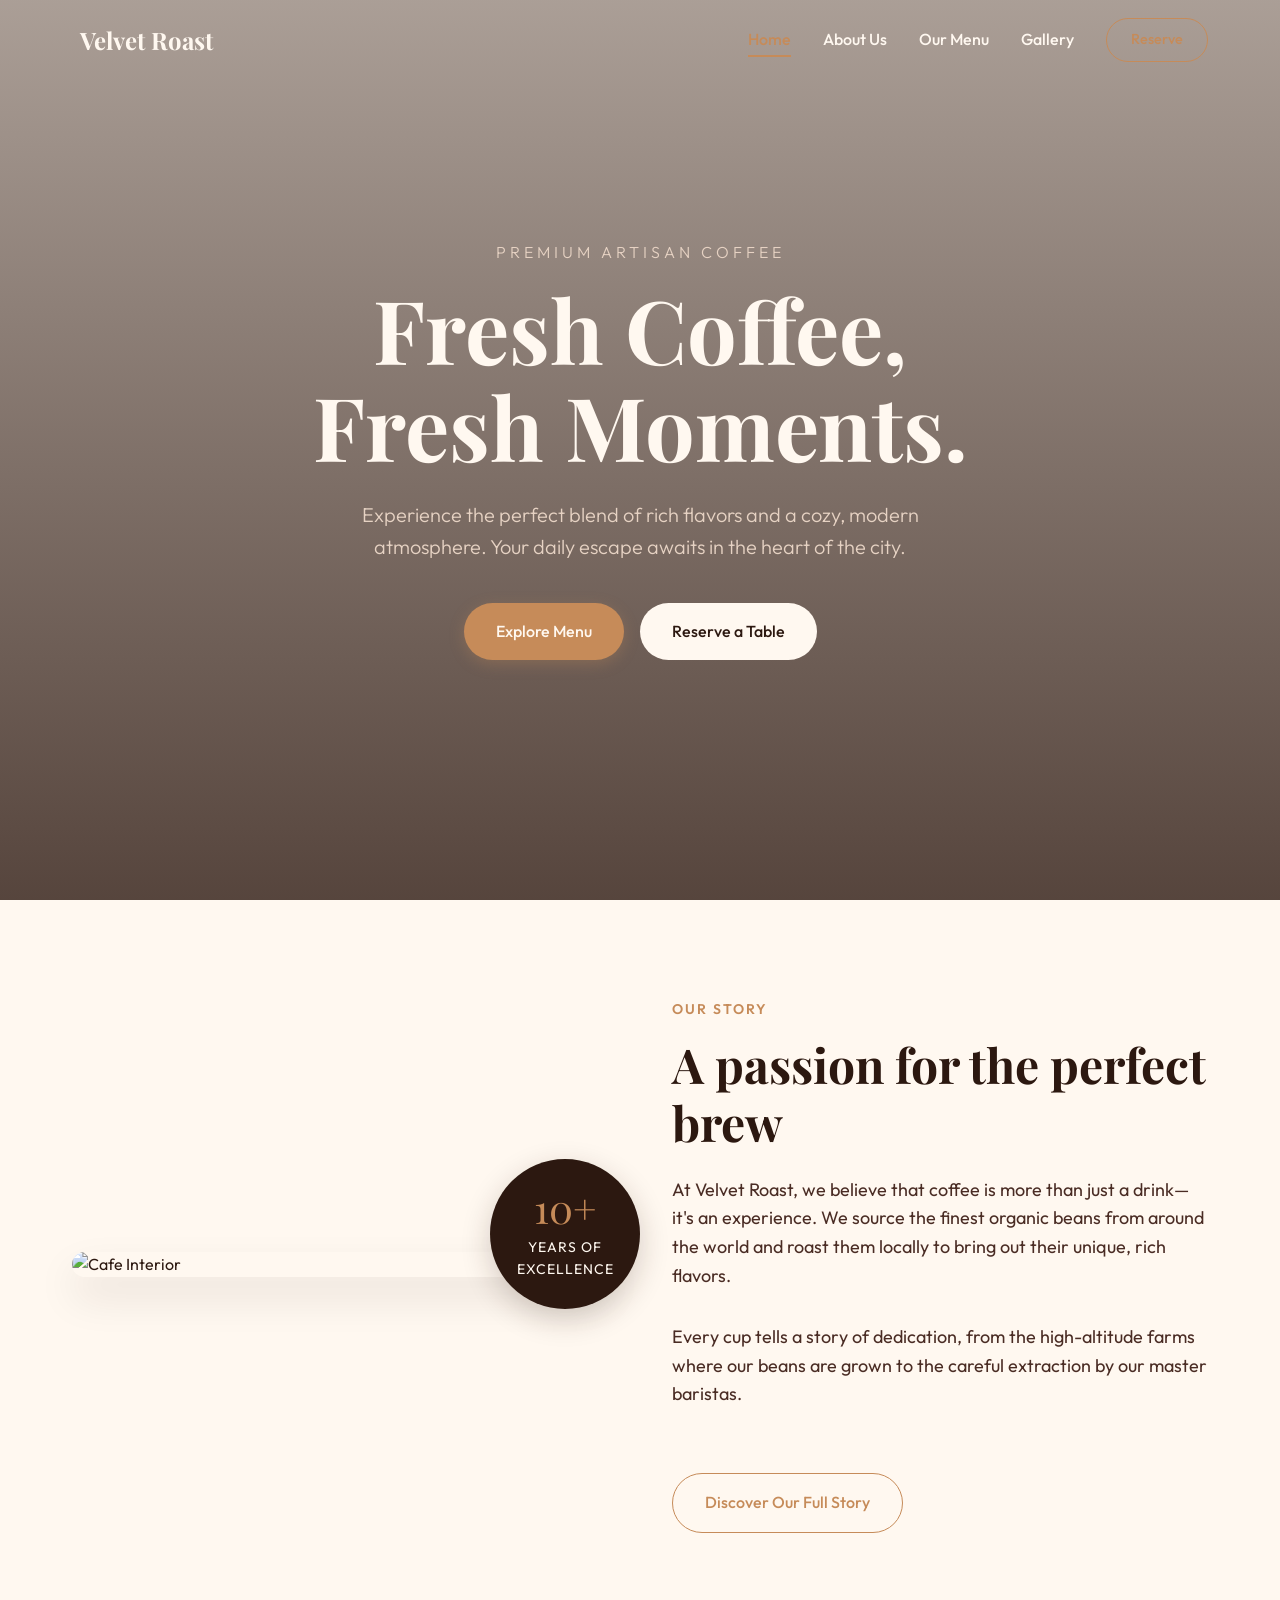
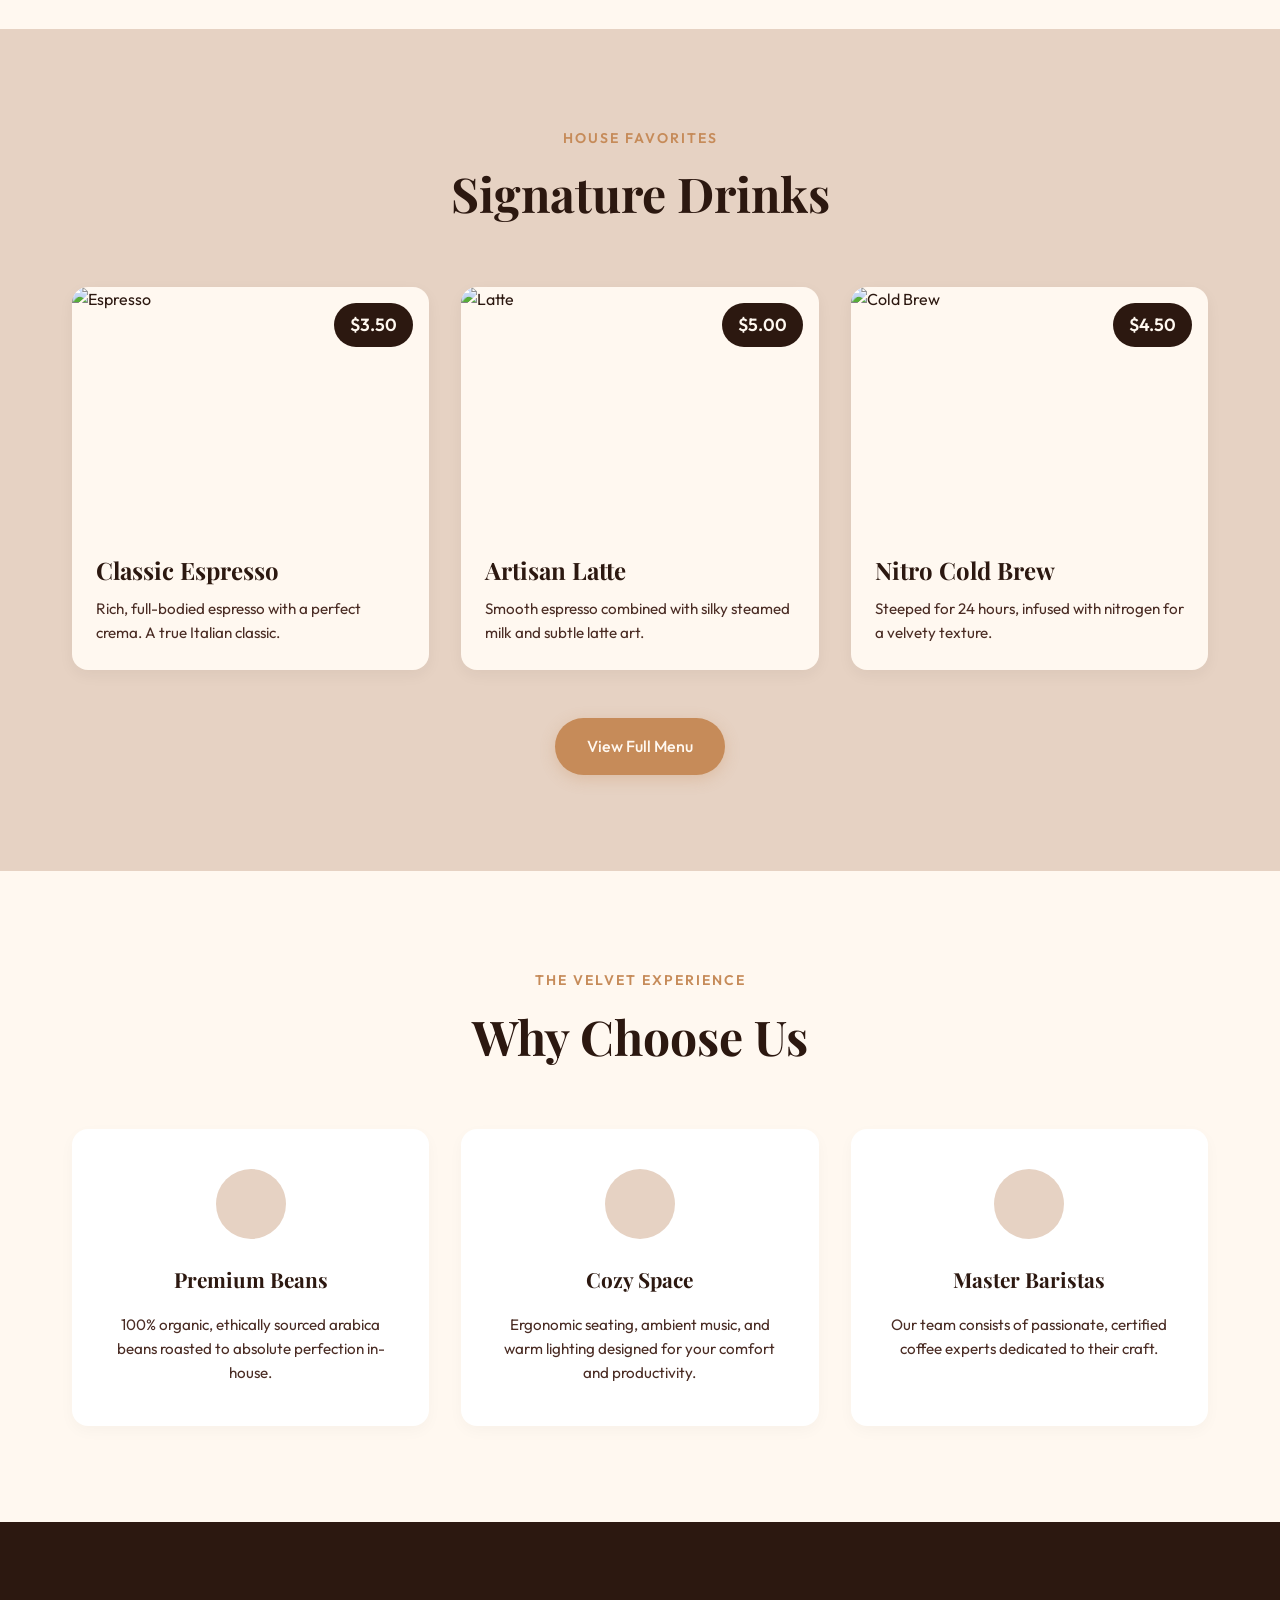
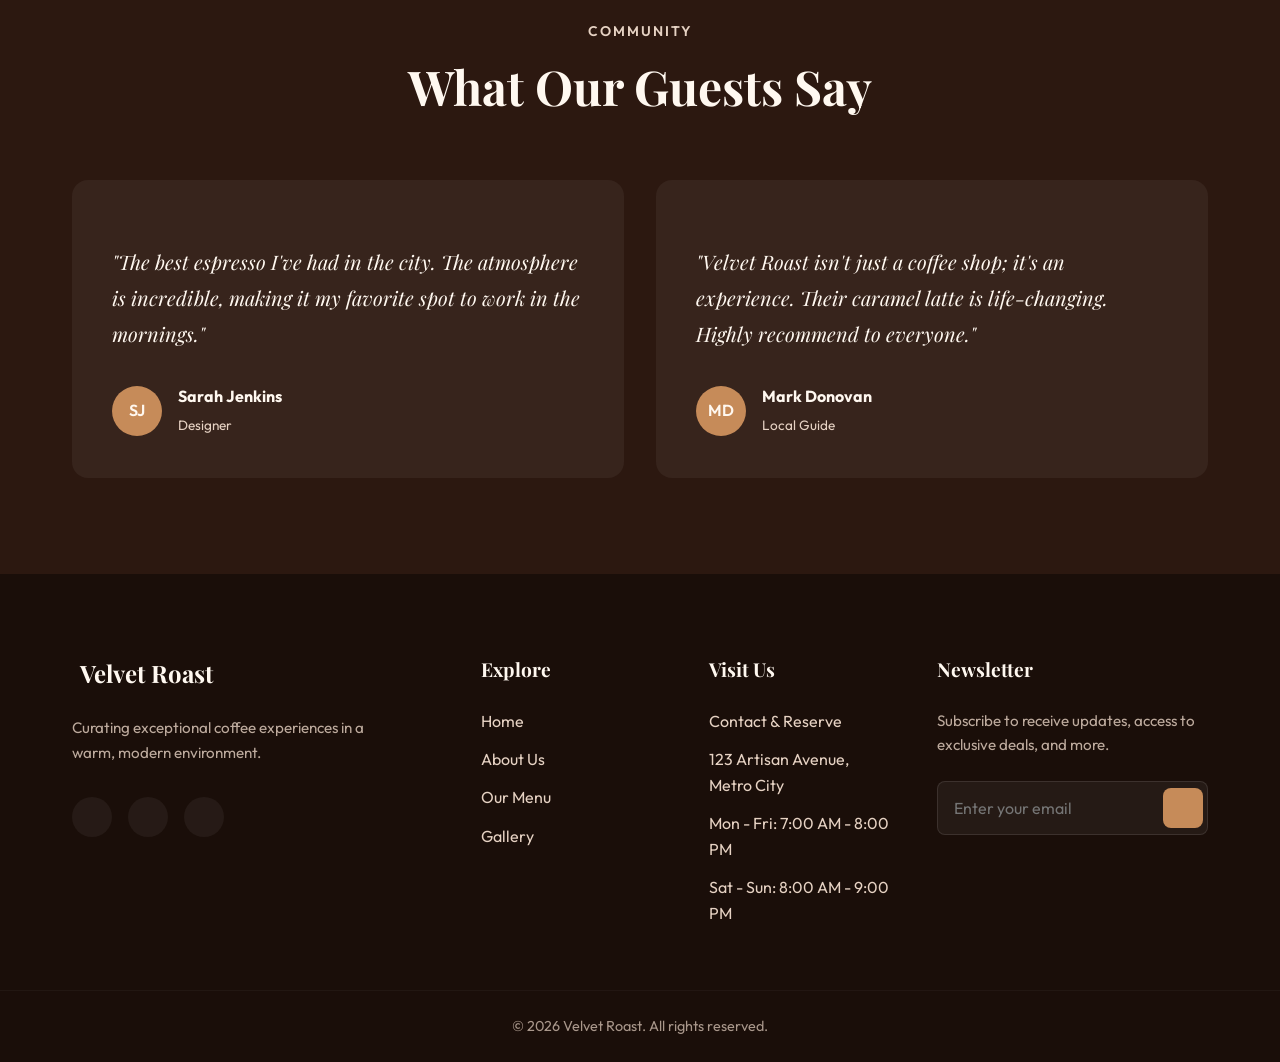
==== index.html @ c25fd92d "start commit" ====
<!DOCTYPE html>
<html lang="es">
<head>
    <meta charset="UTF-8">
    <meta name="viewport" content="width=device-width, initial-scale=1.0">
    <title>Velvet Roast | Home</title>
    <meta name="description" content="A modern, minimalist, and cozy artisan coffee shop.">
    <link rel="preconnect" href="https://fonts.googleapis.com">
    <link rel="preconnect" href="https://fonts.gstatic.com" crossorigin>
    <link href="https://fonts.googleapis.com/css2?family=Outfit:wght@300;400;500;600&family=Playfair+Display:ital,wght@0,400;0,600;0,700;1,400&display=swap" rel="stylesheet">
    <script src="https://unpkg.com/@phosphor-icons/web"></script>
    <link rel="stylesheet" href="style.css">
</head>
<body>
    <header class="navbar" id="navbar">
        <div class="nav-container">
            <a href="index.html" class="logo"><i class="ph ph-coffee"></i>Velvet Roast</a>
            <button class="mobile-menu-btn" aria-label="Toggle Menu"><i class="ph ph-list"></i></button>
            <nav class="nav-links">
                <a href="index.html" class="nav-link active">Home</a>
                <a href="about.html" class="nav-link">About Us</a>
                <a href="menu.html" class="nav-link">Our Menu</a>
                <a href="gallery.html" class="nav-link">Gallery</a>
                <a href="contact.html" class="btn btn-outline btn-sm">Reserve</a>
            </nav>
        </div>
    </header>

    <main>
        <!-- Hero Section -->
        <section class="hero" id="home">
            <div class="hero-overlay"></div>
            <div class="hero-content reveal-up">
                <span class="hero-subtitle">Premium Artisan Coffee</span>
                <h1 class="hero-title">Fresh Coffee,<br>Fresh Moments.</h1>
                <p class="hero-text">Experience the perfect blend of rich flavors and a cozy, modern atmosphere. Your daily escape awaits in the heart of the city.</p>
                <div class="hero-actions">
                    <a href="menu.html" class="btn btn-primary">Explore Menu</a>
                    <a href="contact.html" class="btn btn-secondary">Reserve a Table</a>
                </div>
            </div>
            <div class="scroll-indicator">
                <a href="#preview" aria-label="Scroll down"><i class="ph ph-caret-down"></i></a>
            </div>
        </section>

        <!-- About Preview -->
        <section class="about section-padding" id="preview">
            <div class="container about-grid">
                <div class="about-images reveal-left">
                    <img src="https://images.unsplash.com/photo-1554118811-1e0d58224f24?auto=format&fit=crop&q=80&w=800" alt="Cafe Interior" class="img-main">
                    <div class="experience-badge">
                        <span class="years">10+</span>
                        <span class="text">Years of<br>Excellence</span>
                    </div>
                </div>
                <div class="about-content reveal-right">
                    <span class="section-tag">Our Story</span>
                    <h2 class="section-title">A passion for the perfect brew</h2>
                    <p class="section-desc">At Velvet Roast, we believe that coffee is more than just a drink—it's an experience. We source the finest organic beans from around the world and roast them locally to bring out their unique, rich flavors.</p>
                    <p class="section-desc">Every cup tells a story of dedication, from the high-altitude farms where our beans are grown to the careful extraction by our master baristas.</p>
                    <a href="about.html" class="btn btn-outline mt-4">Discover Our Full Story</a>
                </div>
            </div>
        </section>

        <!-- Featured Menu Preview -->
        <section class="menu section-padding" style="background-color: var(--color-cream);">
            <div class="container">
                <div class="section-header text-center reveal-up">
                    <span class="section-tag">House Favorites</span>
                    <h2 class="section-title">Signature Drinks</h2>
                </div>
                <div class="menu-grid">
                    <div class="menu-card reveal-up">
                        <div class="card-img-wrapper">
                            <img src="https://images.unsplash.com/photo-1510591509098-f4fdc6d0ff04?auto=format&fit=crop&q=80&w=600" alt="Espresso">
                            <span class="price">$3.50</span>
                        </div>
                        <div class="card-content">
                            <h3>Classic Espresso</h3>
                            <p>Rich, full-bodied espresso with a perfect crema. A true Italian classic.</p>
                        </div>
                    </div>
                    <div class="menu-card reveal-up" style="transition-delay: 0.1s">
                        <div class="card-img-wrapper">
                            <img src="https://images.unsplash.com/photo-1572442388796-11668a67e53d?auto=format&fit=crop&q=80&w=600" alt="Latte">
                            <span class="price">$5.00</span>
                        </div>
                        <div class="card-content">
                            <h3>Artisan Latte</h3>
                            <p>Smooth espresso combined with silky steamed milk and subtle latte art.</p>
                        </div>
                    </div>
                    <div class="menu-card reveal-up" style="transition-delay: 0.2s">
                        <div class="card-img-wrapper">
                            <img src="https://images.unsplash.com/photo-1461023058943-07fcbe16d735?auto=format&fit=crop&q=80&w=600" alt="Cold Brew">
                            <span class="price">$4.50</span>
                        </div>
                        <div class="card-content">
                            <h3>Nitro Cold Brew</h3>
                            <p>Steeped for 24 hours, infused with nitrogen for a velvety texture.</p>
                        </div>
                    </div>
                </div>
                <div class="text-center reveal-up" style="margin-top: 3rem;">
                    <a href="menu.html" class="btn btn-primary">View Full Menu</a>
                </div>
            </div>
        </section>

        <!-- Why Choose Us -->
        <section class="features section-padding">
            <div class="container">
                <div class="section-header text-center reveal-up">
                    <span class="section-tag">The Velvet Experience</span>
                    <h2 class="section-title">Why Choose Us</h2>
                </div>
                <div class="features-grid">
                    <div class="feature-card reveal-up">
                        <div class="feature-icon"><i class="ph ph-plant"></i></div>
                        <h3>Premium Beans</h3>
                        <p>100% organic, ethically sourced arabica beans roasted to absolute perfection in-house.</p>
                    </div>
                    <div class="feature-card reveal-up" style="transition-delay: 0.1s">
                        <div class="feature-icon"><i class="ph ph-armchair"></i></div>
                        <h3>Cozy Space</h3>
                        <p>Ergonomic seating, ambient music, and warm lighting designed for your comfort and productivity.</p>
                    </div>
                    <div class="feature-card reveal-up" style="transition-delay: 0.2s">
                        <div class="feature-icon"><i class="ph ph-users"></i></div>
                        <h3>Master Baristas</h3>
                        <p>Our team consists of passionate, certified coffee experts dedicated to their craft.</p>
                    </div>
                </div>
            </div>
        </section>

        <!-- Testimonials -->
        <section class="testimonials section-padding" style="background-color: var(--color-dark-brown); color: var(--color-warm-white);">
            <div class="container">
                <div class="section-header text-center reveal-up">
                    <span class="section-tag" style="color: var(--color-cream);">Community</span>
                    <h2 class="section-title" style="color: var(--color-warm-white);">What Our Guests Say</h2>
                </div>
                <div class="testimonials-grid">
                    <div class="testimonial-card reveal-up" style="background-color: rgba(255,255,255,0.05);">
                        <div class="stars"><i class="ph-fill ph-star"></i><i class="ph-fill ph-star"></i><i class="ph-fill ph-star"></i><i class="ph-fill ph-star"></i><i class="ph-fill ph-star"></i></div>
                        <p class="review" style="color: var(--color-warm-white);">"The best espresso I've had in the city. The atmosphere is incredible, making it my favorite spot to work in the mornings."</p>
                        <div class="user-info">
                            <div class="avatar" style="background: var(--color-caramel);">SJ</div>
                            <div>
                                <h4 style="color: var(--color-warm-white);">Sarah Jenkins</h4>
                                <span style="color: var(--color-cream);">Designer</span>
                            </div>
                        </div>
                    </div>
                    <div class="testimonial-card reveal-up" style="background-color: rgba(255,255,255,0.05); transition-delay: 0.1s">
                        <div class="stars"><i class="ph-fill ph-star"></i><i class="ph-fill ph-star"></i><i class="ph-fill ph-star"></i><i class="ph-fill ph-star"></i><i class="ph-fill ph-star"></i></div>
                        <p class="review" style="color: var(--color-warm-white);">"Velvet Roast isn't just a coffee shop; it's an experience. Their caramel latte is life-changing. Highly recommend to everyone."</p>
                        <div class="user-info">
                            <div class="avatar" style="background: var(--color-caramel);">MD</div>
                            <div>
                                <h4 style="color: var(--color-warm-white);">Mark Donovan</h4>
                                <span style="color: var(--color-cream);">Local Guide</span>
                            </div>
                        </div>
                    </div>
                </div>
            </div>
        </section>
    </main>

    <footer class="footer">
        <div class="container footer-grid">
            <div class="footer-brand">
                <a href="index.html" class="logo"><i class="ph ph-coffee"></i>Velvet Roast</a>
                <p>Curating exceptional coffee experiences in a warm, modern environment.</p>
                <div class="social-links">
                    <a href="#"><i class="ph ph-instagram-logo"></i></a>
                    <a href="#"><i class="ph ph-facebook-logo"></i></a>
                    <a href="#"><i class="ph ph-twitter-logo"></i></a>
                </div>
            </div>
            <div class="footer-links">
                <h4>Explore</h4>
                <ul>
                    <li><a href="index.html">Home</a></li>
                    <li><a href="about.html">About Us</a></li>
                    <li><a href="menu.html">Our Menu</a></li>
                    <li><a href="gallery.html">Gallery</a></li>
                </ul>
            </div>
            <div class="footer-links">
                <h4>Visit Us</h4>
                <ul>
                    <li><a href="contact.html">Contact & Reserve</a></li>
                    <li>123 Artisan Avenue, Metro City</li>
                    <li>Mon - Fri: 7:00 AM - 8:00 PM</li>
                    <li>Sat - Sun: 8:00 AM - 9:00 PM</li>
                </ul>
            </div>
            <div class="footer-newsletter">
                <h4>Newsletter</h4>
                <p>Subscribe to receive updates, access to exclusive deals, and more.</p>
                <form class="newsletter-form">
                    <input type="email" placeholder="Enter your email" required>
                    <button type="submit" aria-label="Subscribe"><i class="ph ph-paper-plane-right"></i></button>
                </form>
            </div>
        </div>
        <div class="footer-bottom">
            <p>&copy; 2026 Velvet Roast. All rights reserved.</p>
        </div>
    </footer>

    <script src="script.js"></script>
</body>
</html>
---- style.css ----
/* =========================================
   CSS Variables & Reset
   ========================================= */
:root {
    /* Color Palette */
    --color-dark-brown: #2C1810;
    --color-espresso: #4A2C24;
    --color-cream: #E6D2C3;
    --color-warm-white: #FFF8F0;
    --color-caramel: #C68B59;
    --color-caramel-hover: #b07a4c;
    --color-black-overlay: rgba(15, 8, 5, 0.6);

    /* Typography */
    --font-heading: 'Playfair Display', serif;
    --font-body: 'Outfit', sans-serif;

    /* Spacing & Layout */
    --nav-height: 80px;
    --container-max: 1200px;
    --radius-sm: 8px;
    --radius-md: 16px;
    --radius-lg: 24px;
    
    /* Transitions */
    --transition-fast: 0.2s ease;
    --transition-smooth: 0.4s cubic-bezier(0.16, 1, 0.3, 1);
}

* {
    margin: 0;
    padding: 0;
    box-sizing: border-box;
}

html {
    scroll-behavior: smooth;
    scroll-padding-top: var(--nav-height);
}

body {
    font-family: var(--font-body);
    background-color: var(--color-warm-white);
    color: var(--color-dark-brown);
    line-height: 1.6;
    overflow-x: hidden;
}

img {
    max-width: 100%;
    display: block;
}

a {
    text-decoration: none;
    color: inherit;
    transition: color var(--transition-fast);
}

ul {
    list-style: none;
}

/* =========================================
   Typography & Utilities
   ========================================= */
h1, h2, h3, h4, .logo {
    font-family: var(--font-heading);
    color: var(--color-dark-brown);
}

.container {
    max-width: var(--container-max);
    margin: 0 auto;
    padding: 0 2rem;
}

.container-fluid {
    width: 100%;
    padding: 0 1rem;
}

.section-padding {
    padding: 6rem 0;
}

.pt-0 {
    padding-top: 0 !important;
}

.mt-4 {
    margin-top: 2rem !important;
}

.mt-5 {
    margin-top: 3rem !important;
}

.mx-auto {
    margin-left: auto;
    margin-right: auto;
}

.text-center {
    text-align: center;
}

.section-tag {
    display: inline-block;
    font-size: 0.875rem;
    font-weight: 600;
    text-transform: uppercase;
    letter-spacing: 2px;
    color: var(--color-caramel);
    margin-bottom: 1rem;
}

.section-title {
    font-size: clamp(2rem, 4vw, 3rem);
    margin-bottom: 1.5rem;
    line-height: 1.2;
}

.section-desc {
    font-size: 1.125rem;
    color: var(--color-espresso);
    margin-bottom: 2rem;
    max-width: 600px;
}

.w-100 {
    width: 100%;
}

/* =========================================
   Buttons
   ========================================= */
.btn {
    display: inline-flex;
    align-items: center;
    justify-content: center;
    padding: 1rem 2rem;
    border-radius: 50px;
    font-family: var(--font-body);
    font-weight: 500;
    font-size: 1rem;
    cursor: pointer;
    transition: all var(--transition-smooth);
    border: none;
    outline: none;
}

.btn-sm {
    padding: 0.6rem 1.5rem;
    font-size: 0.9rem;
}

.btn-primary {
    background-color: var(--color-caramel);
    color: var(--color-warm-white);
    box-shadow: 0 4px 15px rgba(198, 139, 89, 0.3);
}

.btn-primary:hover {
    background-color: var(--color-caramel-hover);
    transform: translateY(-2px);
    box-shadow: 0 6px 20px rgba(198, 139, 89, 0.4);
}

.btn-secondary {
    background-color: var(--color-warm-white);
    color: var(--color-dark-brown);
}

.btn-secondary:hover {
    background-color: var(--color-cream);
    transform: translateY(-2px);
}

.btn-outline {
    background-color: transparent;
    border: 1px solid var(--color-caramel);
    color: var(--color-caramel);
}

.btn-outline:hover {
    background-color: var(--color-caramel);
    color: var(--color-warm-white);
}

/* =========================================
   Navbar
   ========================================= */
.navbar {
    position: fixed;
    top: 0;
    left: 0;
    width: 100%;
    height: var(--nav-height);
    z-index: 1000;
    transition: all var(--transition-smooth);
    background: transparent;
}

.navbar.scrolled {
    background: rgba(255, 248, 240, 0.9);
    backdrop-filter: blur(10px);
    -webkit-backdrop-filter: blur(10px);
    box-shadow: 0 2px 10px rgba(44, 24, 16, 0.05);
}

.nav-container {
    max-width: var(--container-max);
    margin: 0 auto;
    padding: 0 2rem;
    height: 100%;
    display: flex;
    justify-content: space-between;
    align-items: center;
}

.logo {
    font-size: 1.5rem;
    font-weight: 700;
    display: flex;
    align-items: center;
    gap: 0.5rem;
    color: var(--color-warm-white);
}

.navbar.scrolled .logo {
    color: var(--color-dark-brown);
}

.nav-links {
    display: flex;
    align-items: center;
    gap: 2rem;
}

.nav-link {
    font-weight: 500;
    color: var(--color-warm-white);
    position: relative;
}

.nav-link.active {
    color: var(--color-caramel);
}

.navbar.scrolled .nav-link {
    color: var(--color-dark-brown);
}

.navbar.scrolled .nav-link.active {
    color: var(--color-caramel);
}

.nav-link::after {
    content: '';
    position: absolute;
    bottom: -4px;
    left: 0;
    width: 0;
    height: 2px;
    background-color: var(--color-caramel);
    transition: width var(--transition-smooth);
}

.nav-link.active::after {
    width: 100%;
}

.nav-link:hover::after {
    width: 100%;
}

.mobile-menu-btn {
    display: none;
    background: none;
    border: none;
    color: var(--color-warm-white);
    font-size: 1.8rem;
    cursor: pointer;
}

.navbar.scrolled .mobile-menu-btn {
    color: var(--color-dark-brown);
}

/* =========================================
   Hero Section
   ========================================= */
.hero {
    position: relative;
    height: 100vh;
    min-height: 600px;
    display: flex;
    align-items: center;
    justify-content: center;
    background-image: url('https://images.unsplash.com/photo-1497935586351-b67a49e012bf?auto=format&fit=crop&q=80&w=2000');
    background-size: cover;
    background-position: center;
    background-attachment: fixed;
    text-align: center;
    color: var(--color-warm-white);
}

.hero-overlay {
    position: absolute;
    inset: 0;
    background: linear-gradient(to bottom, rgba(44, 24, 16, 0.4), rgba(44, 24, 16, 0.8));
    z-index: 1;
}

.hero-content {
    position: relative;
    z-index: 2;
    max-width: 800px;
    padding: 0 2rem;
}

.hero-subtitle {
    display: block;
    font-family: var(--font-body);
    font-weight: 300;
    letter-spacing: 4px;
    text-transform: uppercase;
    margin-bottom: 1rem;
    color: var(--color-cream);
}

.hero-title {
    font-size: clamp(3rem, 8vw, 5.5rem);
    line-height: 1.1;
    margin-bottom: 1.5rem;
    color: var(--color-warm-white);
}

.hero-text {
    font-size: clamp(1.1rem, 2vw, 1.25rem);
    font-weight: 300;
    color: var(--color-cream);
    margin-bottom: 2.5rem;
    max-width: 600px;
    margin-inline: auto;
}

.hero-actions {
    display: flex;
    gap: 1rem;
    justify-content: center;
    flex-wrap: wrap;
}

.scroll-indicator {
    position: absolute;
    bottom: 2rem;
    left: 50%;
    transform: translateX(-50%);
    z-index: 2;
    animation: bounce 2s infinite;
}

.scroll-indicator a {
    color: var(--color-warm-white);
    font-size: 2rem;
    opacity: 0.7;
}

@keyframes bounce {
    0%, 20%, 50%, 80%, 100% { transform: translateY(0); }
    40% { transform: translateY(-20px); }
    60% { transform: translateY(-10px); }
}

/* =========================================
   Sub-Hero Section (For Inner Pages)
   ========================================= */
.sub-hero {
    position: relative;
    height: 50vh;
    min-height: 400px;
    display: flex;
    align-items: center;
    justify-content: center;
    background-size: cover;
    background-position: center;
    background-attachment: fixed;
    text-align: center;
    color: var(--color-warm-white);
    margin-bottom: 4rem;
}

.sub-hero-overlay {
    position: absolute;
    inset: 0;
    background: linear-gradient(to bottom, rgba(44, 24, 16, 0.5), rgba(44, 24, 16, 0.9));
    z-index: 1;
}

.sub-hero-content {
    position: relative;
    z-index: 2;
    padding: 0 2rem;
}

.sub-hero-title {
    font-size: clamp(2.5rem, 6vw, 4.5rem);
    color: var(--color-warm-white);
    margin-bottom: 0.5rem;
}

/* =========================================
   About Section
   ========================================= */
.about-grid {
    display: grid;
    grid-template-columns: 1fr 1fr;
    gap: 4rem;
    align-items: center;
}

.about-images {
    position: relative;
}

.about-images .img-main {
    border-radius: var(--radius-lg);
    box-shadow: 0 20px 40px rgba(44, 24, 16, 0.1);
}

.experience-badge {
    position: absolute;
    bottom: -2rem;
    right: -2rem;
    background-color: var(--color-dark-brown);
    color: var(--color-warm-white);
    padding: 2rem;
    border-radius: 50%;
    width: 150px;
    height: 150px;
    display: flex;
    flex-direction: column;
    align-items: center;
    justify-content: center;
    text-align: center;
    box-shadow: 0 10px 30px rgba(44, 24, 16, 0.2);
}

.experience-badge .years {
    font-family: var(--font-heading);
    font-size: 2.5rem;
    line-height: 1;
    color: var(--color-caramel);
}

.experience-badge .text {
    font-size: 0.875rem;
    letter-spacing: 1px;
    text-transform: uppercase;
    margin-top: 0.5rem;
}

.about-features {
    margin-top: 2rem;
}

.about-features li {
    display: flex;
    align-items: center;
    gap: 0.75rem;
    font-size: 1.1rem;
    margin-bottom: 1rem;
    color: var(--color-espresso);
}

.about-features i {
    color: var(--color-caramel);
    font-size: 1.5rem;
}

/* =========================================
   Team Section
   ========================================= */
.team-grid {
    display: grid;
    grid-template-columns: repeat(auto-fit, minmax(250px, 1fr));
    gap: 2.5rem;
}

.team-card {
    text-align: center;
}

.team-img {
    width: 220px;
    height: 220px;
    border-radius: 50%;
    object-fit: cover;
    margin: 0 auto 1.5rem;
    box-shadow: 0 10px 20px rgba(44, 24, 16, 0.1);
    transition: transform var(--transition-smooth);
}

.team-card:hover .team-img {
    transform: scale(1.05);
}

.team-card h3 {
    font-size: 1.5rem;
    margin-bottom: 0.2rem;
}

.team-card p {
    color: var(--color-caramel);
    font-weight: 500;
}

/* =========================================
   Menu Section
   ========================================= */
.menu {
    background-color: var(--color-cream);
}

.section-header {
    margin-bottom: 4rem;
}

.menu-grid {
    display: grid;
    grid-template-columns: repeat(auto-fit, minmax(280px, 1fr));
    gap: 2rem;
    margin-bottom: 3rem;
}

.menu-card {
    background-color: var(--color-warm-white);
    border-radius: var(--radius-md);
    overflow: hidden;
    transition: transform var(--transition-smooth), box-shadow var(--transition-smooth);
    box-shadow: 0 5px 15px rgba(44, 24, 16, 0.05);
}

.menu-card:hover {
    transform: translateY(-10px);
    box-shadow: 0 15px 30px rgba(44, 24, 16, 0.1);
}

.card-img-wrapper {
    position: relative;
    height: 240px;
    overflow: hidden;
}

.card-img-wrapper img {
    width: 100%;
    height: 100%;
    object-fit: cover;
    transition: transform 0.6s ease;
}

.menu-card:hover .card-img-wrapper img {
    transform: scale(1.05);
}

.card-img-wrapper .price {
    position: absolute;
    top: 1rem;
    right: 1rem;
    background-color: var(--color-dark-brown);
    color: var(--color-warm-white);
    padding: 0.5rem 1rem;
    border-radius: 30px;
    font-weight: 600;
    font-size: 1.1rem;
}

.card-content {
    padding: 1.5rem;
}

.card-content h3 {
    font-size: 1.5rem;
    margin-bottom: 0.5rem;
}

.card-content p {
    color: var(--color-espresso);
    font-size: 0.95rem;
}

/* Expanded Menu Categories */
.menu-category-title {
    font-family: var(--font-heading);
    font-size: 2.5rem;
    color: var(--color-dark-brown);
    margin: 4rem 0 2rem;
    text-align: center;
    position: relative;
}

.menu-category-title::after {
    content: '';
    display: block;
    width: 60px;
    height: 3px;
    background-color: var(--color-caramel);
    margin: 0.8rem auto 0;
}

.menu-list {
    display: flex;
    flex-direction: column;
    gap: 2rem;
    max-width: 800px;
    margin: 0 auto;
}

.menu-item-row {
    display: flex;
    justify-content: space-between;
    align-items: baseline;
    border-bottom: 1px dashed var(--color-cream);
    padding-bottom: 0.5rem;
}

.menu-item-row h4 {
    font-family: var(--font-heading);
    font-size: 1.4rem;
}

.menu-item-row .price {
    font-weight: 600;
    color: var(--color-caramel);
    font-size: 1.2rem;
}

.menu-item-desc {
    color: var(--color-espresso);
    font-size: 0.95rem;
    margin-top: 0.5rem;
}

/* =========================================
   Features / Why Us
   ========================================= */
.features-grid {
    display: grid;
    grid-template-columns: repeat(auto-fit, minmax(250px, 1fr));
    gap: 2rem;
}

.feature-card {
    padding: 2.5rem;
    background-color: #fff;
    border-radius: var(--radius-md);
    text-align: center;
    box-shadow: 0 5px 15px rgba(44, 24, 16, 0.03);
    transition: transform var(--transition-smooth);
}

.feature-card:hover {
    transform: translateY(-5px);
}

.feature-icon {
    width: 70px;
    height: 70px;
    margin: 0 auto 1.5rem;
    background-color: var(--color-cream);
    color: var(--color-caramel);
    border-radius: 50%;
    display: flex;
    align-items: center;
    justify-content: center;
    font-size: 2rem;
}

.feature-card h3 {
    margin-bottom: 1rem;
    font-size: 1.3rem;
}

.feature-card p {
    color: var(--color-espresso);
    font-size: 0.95rem;
}

/* =========================================
   Gallery Section
   ========================================= */
.gallery {
    background-color: var(--color-dark-brown);
    color: var(--color-warm-white);
}

.gallery .section-title, .gallery .section-desc {
    color: var(--color-warm-white);
}

.gallery-grid {
    display: grid;
    grid-template-columns: repeat(auto-fit, minmax(250px, 1fr));
    gap: 1rem;
    margin-top: 3rem;
}

.gallery-item {
    position: relative;
    border-radius: var(--radius-sm);
    overflow: hidden;
    aspect-ratio: 1 / 1;
    cursor: pointer;
}

.gallery-item img {
    width: 100%;
    height: 100%;
    object-fit: cover;
    transition: transform 0.6s ease;
}

.gallery-overlay {
    position: absolute;
    inset: 0;
    background-color: rgba(44, 24, 16, 0.6);
    display: flex;
    align-items: center;
    justify-content: center;
    opacity: 0;
    transition: opacity var(--transition-fast);
}

.gallery-overlay i {
    font-size: 3rem;
    color: var(--color-warm-white);
    transform: translateY(20px);
    transition: transform var(--transition-smooth);
}

.gallery-item:hover img {
    transform: scale(1.1);
}

.gallery-item:hover .gallery-overlay {
    opacity: 1;
}

.gallery-item:hover .gallery-overlay i {
    transform: translateY(0);
}

/* =========================================
   Testimonials
   ========================================= */
.testimonials {
    background-color: var(--color-warm-white);
}

.testimonials-grid {
    display: grid;
    grid-template-columns: repeat(auto-fit, minmax(300px, 1fr));
    gap: 2rem;
}

.testimonial-card {
    background-color: var(--color-cream);
    padding: 2.5rem;
    border-radius: var(--radius-md);
    position: relative;
}

.stars {
    color: var(--color-caramel);
    margin-bottom: 1.5rem;
}

.review {
    font-family: var(--font-heading);
    font-size: 1.25rem;
    font-style: italic;
    color: var(--color-dark-brown);
    margin-bottom: 2rem;
    line-height: 1.8;
}

.user-info {
    display: flex;
    align-items: center;
    gap: 1rem;
}

.avatar {
    width: 50px;
    height: 50px;
    background-color: var(--color-dark-brown);
    color: var(--color-warm-white);
    border-radius: 50%;
    display: flex;
    align-items: center;
    justify-content: center;
    font-weight: 600;
}

.user-info h4 {
    font-family: var(--font-body);
    font-size: 1rem;
    margin-bottom: 0.2rem;
}

.user-info span {
    font-size: 0.85rem;
    color: var(--color-espresso);
}

/* =========================================
   Contact, Map & FAQ
   ========================================= */
.contact-grid {
    display: grid;
    grid-template-columns: 1fr 1fr;
    gap: 4rem;
}

.info-list {
    margin-top: 2.5rem;
    display: flex;
    flex-direction: column;
    gap: 2rem;
}

.info-item {
    display: flex;
    align-items: flex-start;
    gap: 1.5rem;
}

.info-item i {
    font-size: 2rem;
    color: var(--color-caramel);
    background-color: var(--color-cream);
    padding: 1rem;
    border-radius: 50%;
}

.info-item h4 {
    font-family: var(--font-body);
    font-size: 1.2rem;
    margin-bottom: 0.5rem;
}

.info-item p {
    color: var(--color-espresso);
}

.reservation-form-wrapper {
    background-color: var(--color-dark-brown);
    padding: 3rem;
    border-radius: var(--radius-lg);
    box-shadow: 0 20px 40px rgba(44, 24, 16, 0.15);
    color: var(--color-warm-white);
}

.reservation-form h3 {
    color: var(--color-warm-white);
    margin-bottom: 2rem;
    font-size: 2rem;
}

.form-group {
    margin-bottom: 1.5rem;
}

.form-row {
    display: grid;
    grid-template-columns: 1fr 1fr;
    gap: 1rem;
}

label {
    display: block;
    margin-bottom: 0.5rem;
    font-size: 0.9rem;
    color: var(--color-cream);
}

input, select, textarea {
    width: 100%;
    padding: 1rem;
    background-color: rgba(255, 248, 240, 0.1);
    border: 1px solid rgba(255, 248, 240, 0.2);
    border-radius: var(--radius-sm);
    color: var(--color-warm-white);
    font-family: var(--font-body);
    font-size: 1rem;
    transition: border-color var(--transition-fast);
    outline: none;
}

input:focus, select:focus, textarea:focus {
    border-color: var(--color-caramel);
}

select option {
    background-color: var(--color-dark-brown);
    color: var(--color-warm-white);
}

.faq-grid {
    max-width: 800px;
    margin: 0 auto;
    display: flex;
    flex-direction: column;
    gap: 1rem;
}

.faq-item {
    background: var(--color-warm-white);
    padding: 1.5rem 2rem;
    border-radius: var(--radius-sm);
    border-left: 4px solid var(--color-caramel);
    box-shadow: 0 2px 10px rgba(0,0,0,0.02);
}

.faq-item h4 {
    font-size: 1.2rem;
    margin-bottom: 0.5rem;
    color: var(--color-dark-brown);
}

.faq-item p {
    color: var(--color-espresso);
}

/* =========================================
   Footer
   ========================================= */
.footer {
    background-color: #1A0E09;
    color: var(--color-cream);
    padding-top: 5rem;
}

.footer-grid {
    display: grid;
    grid-template-columns: 2fr 1fr 1fr 1.5fr;
    gap: 3rem;
    margin-bottom: 4rem;
}

.footer-brand .logo {
    color: var(--color-warm-white);
    margin-bottom: 1.5rem;
    display: inline-flex;
}

.footer-brand p {
    margin-bottom: 2rem;
    max-width: 300px;
    font-size: 0.95rem;
    opacity: 0.8;
}

.social-links {
    display: flex;
    gap: 1rem;
}

.social-links a {
    width: 40px;
    height: 40px;
    border-radius: 50%;
    background-color: rgba(255, 255, 255, 0.05);
    display: flex;
    align-items: center;
    justify-content: center;
    color: var(--color-warm-white);
    font-size: 1.2rem;
}

.social-links a:hover {
    background-color: var(--color-caramel);
    transform: translateY(-3px);
}

.footer-links h4, .footer-newsletter h4 {
    color: var(--color-warm-white);
    margin-bottom: 1.5rem;
    font-family: var(--font-heading);
    font-size: 1.2rem;
}

.footer-links ul {
    display: flex;
    flex-direction: column;
    gap: 0.8rem;
}

.footer-links a:hover {
    color: var(--color-caramel);
}

.footer-newsletter p {
    font-size: 0.95rem;
    opacity: 0.8;
    margin-bottom: 1.5rem;
}

.newsletter-form {
    display: flex;
    position: relative;
}

.newsletter-form input {
    background-color: rgba(255, 255, 255, 0.05);
    border: 1px solid rgba(255, 255, 255, 0.1);
    padding-right: 3rem;
}

.newsletter-form button {
    position: absolute;
    right: 5px;
    top: 50%;
    transform: translateY(-50%);
    background: var(--color-caramel);
    border: none;
    color: var(--color-warm-white);
    width: 40px;
    height: 40px;
    border-radius: var(--radius-sm);
    cursor: pointer;
    transition: background var(--transition-fast);
}

.newsletter-form button:hover {
    background: var(--color-caramel-hover);
}

.footer-bottom {
    text-align: center;
    padding: 1.5rem;
    border-top: 1px solid rgba(255, 255, 255, 0.05);
    font-size: 0.9rem;
    opacity: 0.7;
}

/* =========================================
   Animations
   ========================================= */
.reveal-up {
    opacity: 0;
    transform: translateY(40px);
    transition: all 0.8s cubic-bezier(0.16, 1, 0.3, 1);
}

.reveal-left {
    opacity: 0;
    transform: translateX(-40px);
    transition: all 0.8s cubic-bezier(0.16, 1, 0.3, 1);
}

.reveal-right {
    opacity: 0;
    transform: translateX(40px);
    transition: all 0.8s cubic-bezier(0.16, 1, 0.3, 1);
}

.reveal-up.active,
.reveal-left.active,
.reveal-right.active {
    opacity: 1;
    transform: translate(0, 0);
}

/* =========================================
   Responsive Design
   ========================================= */
@media (max-width: 992px) {
    .about-grid, .contact-grid {
        grid-template-columns: 1fr;
        gap: 3rem;
    }
    
    .experience-badge {
        bottom: -1rem;
        right: 1rem;
        width: 120px;
        height: 120px;
        padding: 1.5rem;
    }
    
    .experience-badge .years {
        font-size: 2rem;
    }
    
    .footer-grid {
        grid-template-columns: 1fr 1fr;
    }
}

@media (max-width: 768px) {
    .mobile-menu-btn {
        display: block;
    }
    
    .nav-links {
        position: fixed;
        top: var(--nav-height);
        left: -100%;
        width: 100%;
        height: calc(100vh - var(--nav-height));
        background-color: var(--color-dark-brown);
        flex-direction: column;
        justify-content: center;
        transition: left var(--transition-smooth);
    }
    
    .nav-links.active {
        left: 0;
    }
    
    .nav-link {
        color: var(--color-warm-white) !important;
        font-size: 1.5rem;
    }
    
    .navbar.scrolled .nav-links {
        background-color: rgba(255, 248, 240, 0.98);
    }
    
    .navbar.scrolled .nav-link {
        color: var(--color-dark-brown) !important;
    }
    
    .footer-grid {
        grid-template-columns: 1fr;
    }
    
    .section-padding {
        padding: 4rem 0;
    }
}
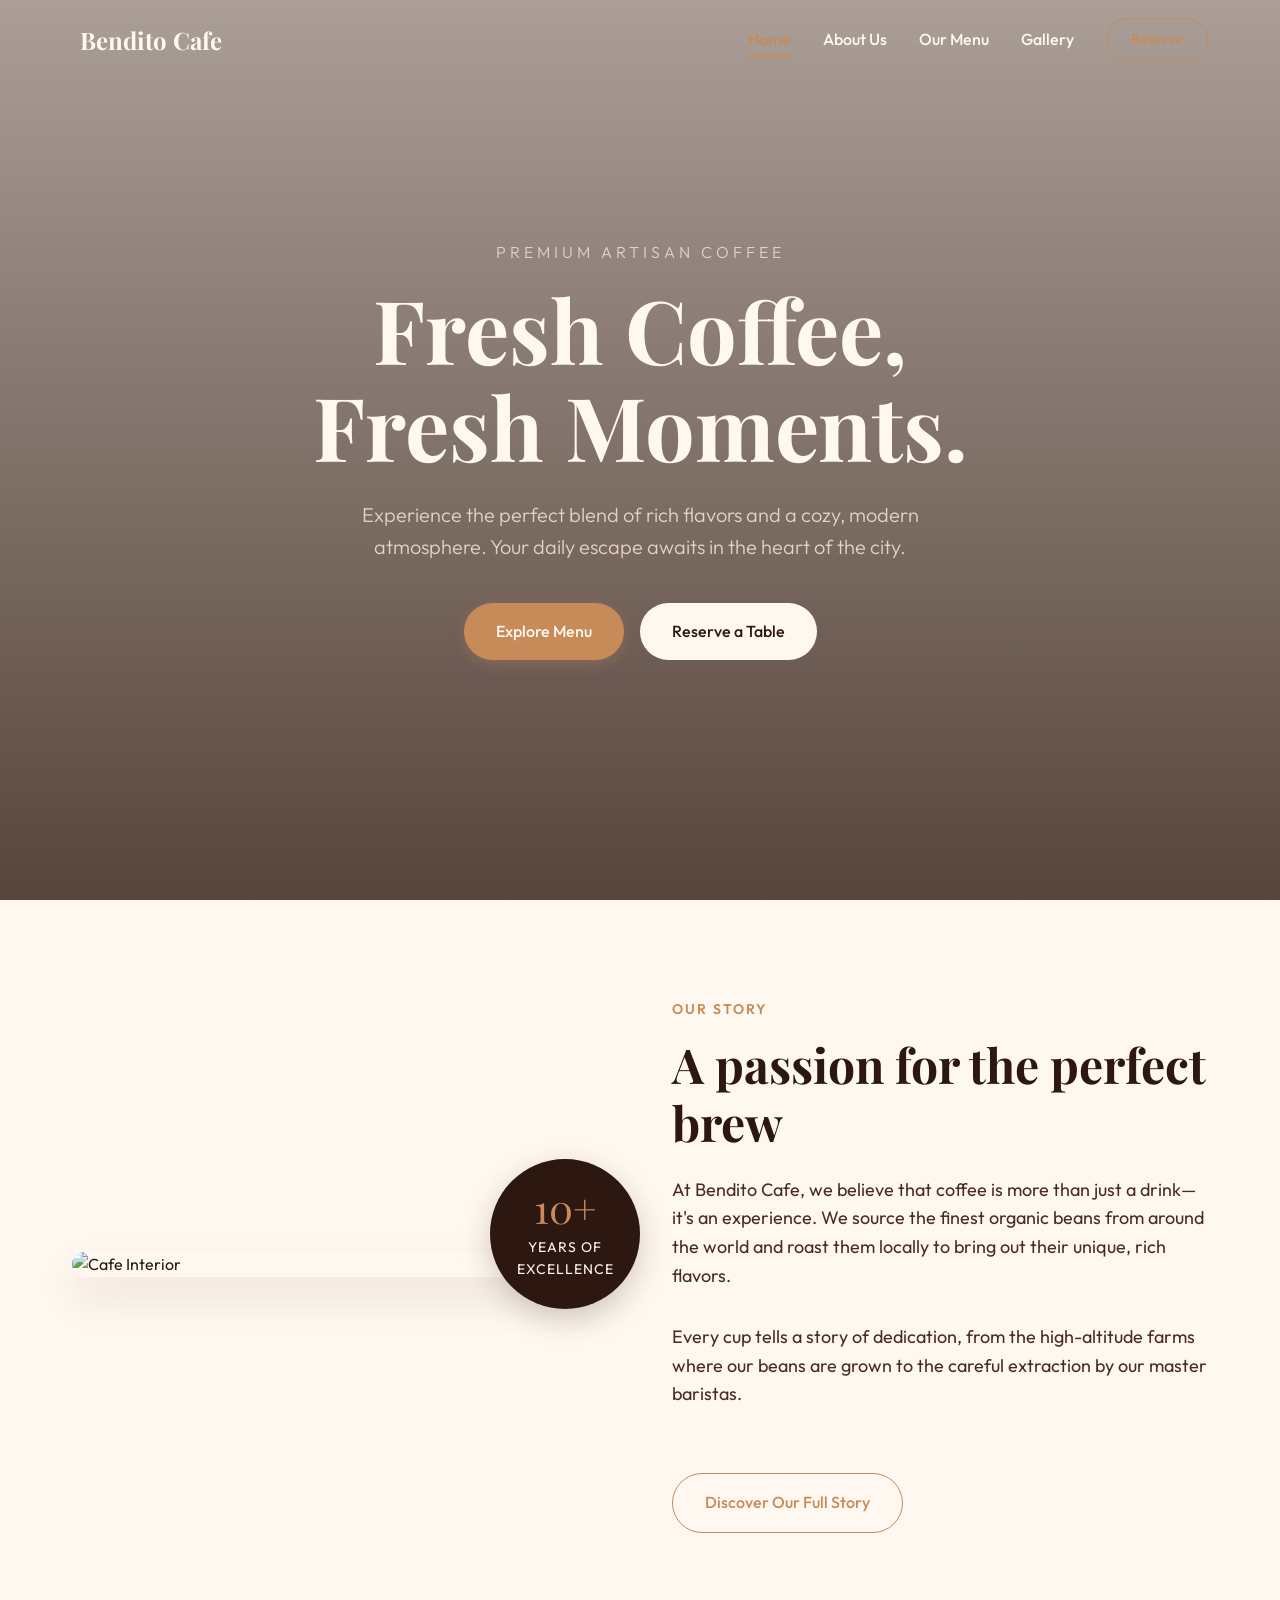
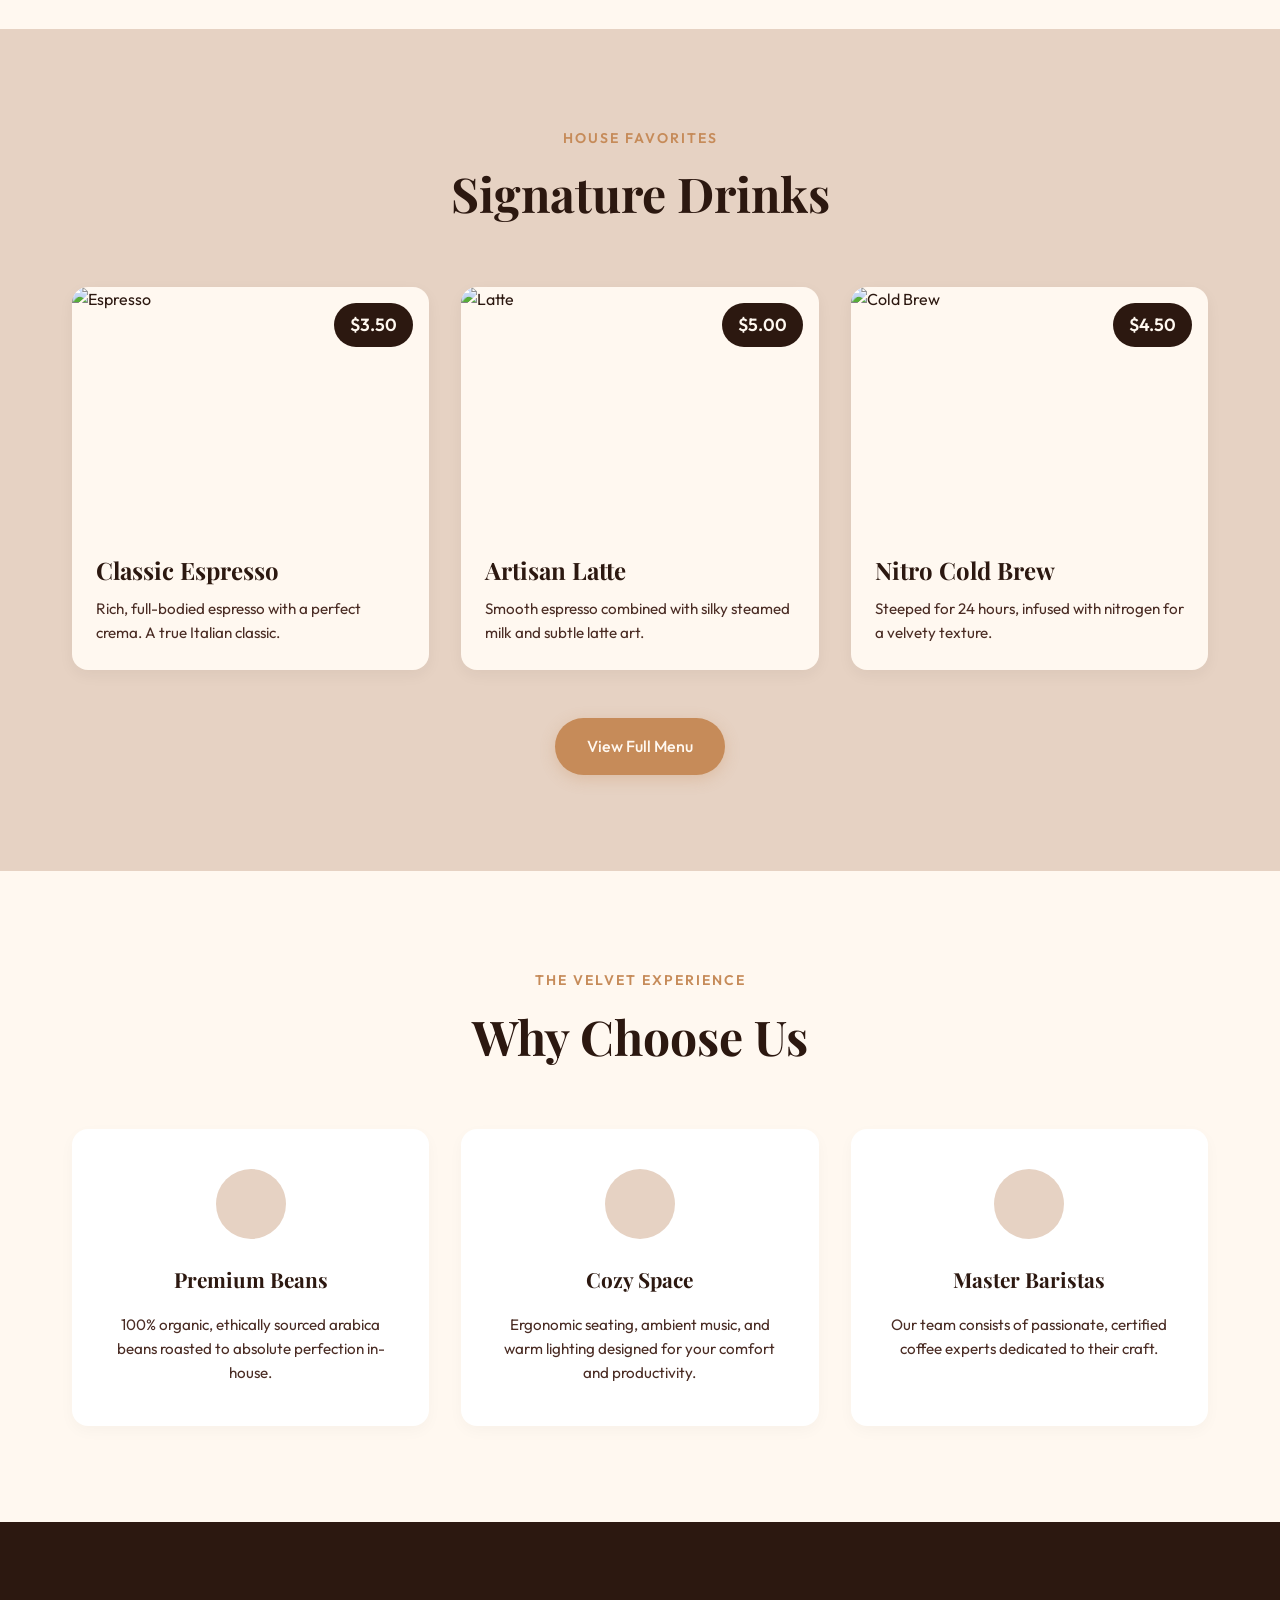
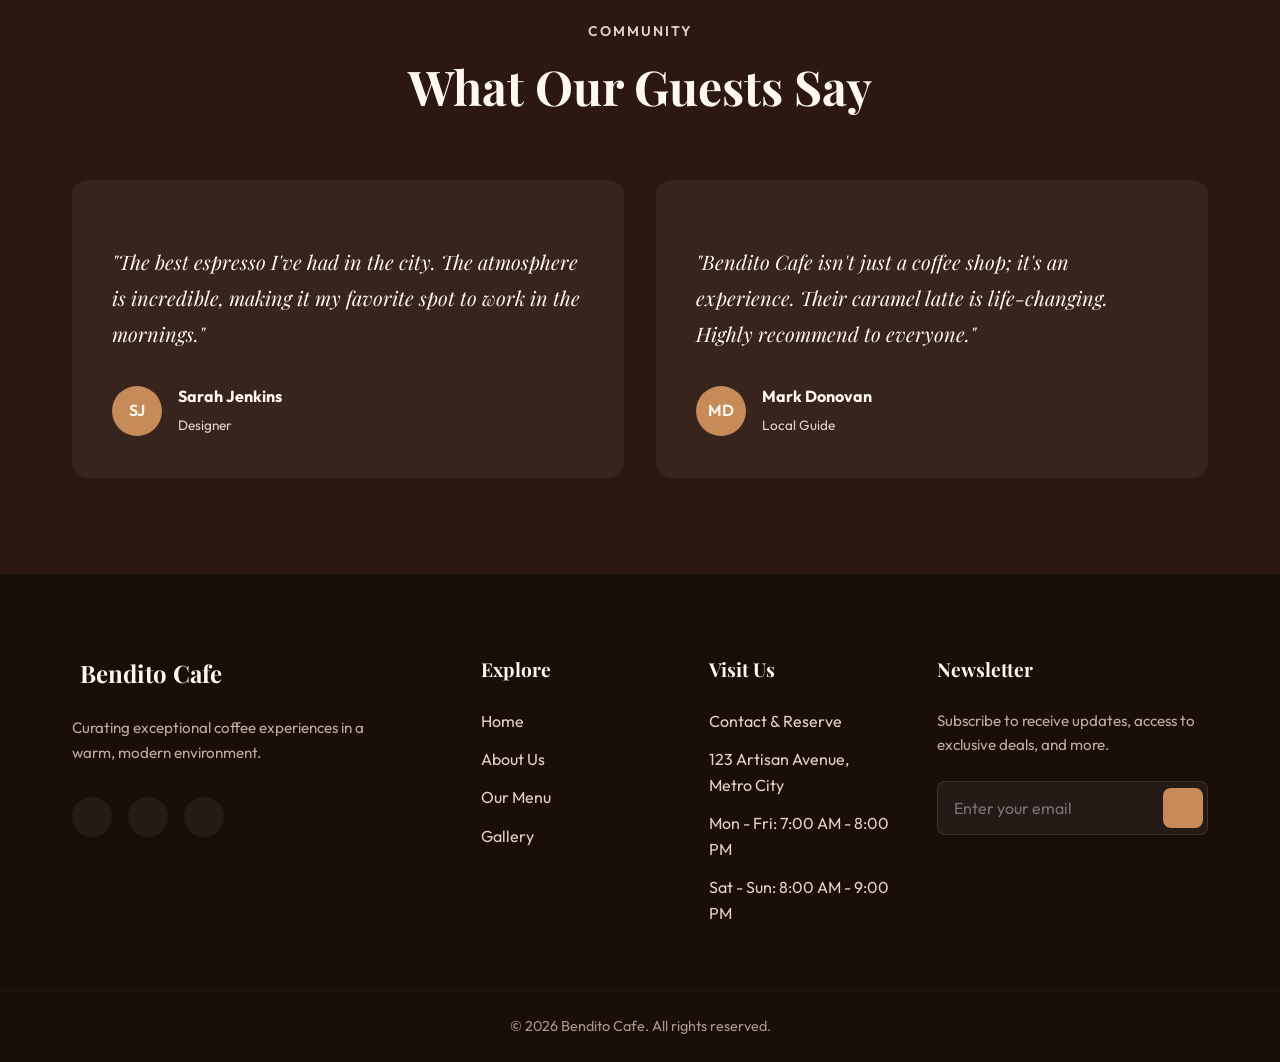
==== commit 30495d99: "Project Refactor" ====
--- a/index.html
+++ b/index.html
@@ -3,7 +3,7 @@
 <head>
     <meta charset="UTF-8">
     <meta name="viewport" content="width=device-width, initial-scale=1.0">
-    <title>Velvet Roast | Home</title>
+    <title>Bendito Cafe | Home</title>
     <meta name="description" content="A modern, minimalist, and cozy artisan coffee shop.">
     <link rel="preconnect" href="https://fonts.googleapis.com">
     <link rel="preconnect" href="https://fonts.gstatic.com" crossorigin>
@@ -14,7 +14,7 @@
 <body>
     <header class="navbar" id="navbar">
         <div class="nav-container">
-            <a href="index.html" class="logo"><i class="ph ph-coffee"></i>Velvet Roast</a>
+            <a href="index.html" class="logo"><i class="ph ph-coffee"></i>Bendito Cafe</a>
             <button class="mobile-menu-btn" aria-label="Toggle Menu"><i class="ph ph-list"></i></button>
             <nav class="nav-links">
                 <a href="index.html" class="nav-link active">Home</a>
@@ -57,7 +57,7 @@
                 <div class="about-content reveal-right">
                     <span class="section-tag">Our Story</span>
                     <h2 class="section-title">A passion for the perfect brew</h2>
-                    <p class="section-desc">At Velvet Roast, we believe that coffee is more than just a drink—it's an experience. We source the finest organic beans from around the world and roast them locally to bring out their unique, rich flavors.</p>
+                    <p class="section-desc">At Bendito Cafe, we believe that coffee is more than just a drink—it's an experience. We source the finest organic beans from around the world and roast them locally to bring out their unique, rich flavors.</p>
                     <p class="section-desc">Every cup tells a story of dedication, from the high-altitude farms where our beans are grown to the careful extraction by our master baristas.</p>
                     <a href="about.html" class="btn btn-outline mt-4">Discover Our Full Story</a>
                 </div>
@@ -157,7 +157,7 @@
                     </div>
                     <div class="testimonial-card reveal-up" style="background-color: rgba(255,255,255,0.05); transition-delay: 0.1s">
                         <div class="stars"><i class="ph-fill ph-star"></i><i class="ph-fill ph-star"></i><i class="ph-fill ph-star"></i><i class="ph-fill ph-star"></i><i class="ph-fill ph-star"></i></div>
-                        <p class="review" style="color: var(--color-warm-white);">"Velvet Roast isn't just a coffee shop; it's an experience. Their caramel latte is life-changing. Highly recommend to everyone."</p>
+                        <p class="review" style="color: var(--color-warm-white);">"Bendito Cafe isn't just a coffee shop; it's an experience. Their caramel latte is life-changing. Highly recommend to everyone."</p>
                         <div class="user-info">
                             <div class="avatar" style="background: var(--color-caramel);">MD</div>
                             <div>
@@ -174,7 +174,7 @@
     <footer class="footer">
         <div class="container footer-grid">
             <div class="footer-brand">
-                <a href="index.html" class="logo"><i class="ph ph-coffee"></i>Velvet Roast</a>
+                <a href="index.html" class="logo"><i class="ph ph-coffee"></i>Bendito Cafe</a>
                 <p>Curating exceptional coffee experiences in a warm, modern environment.</p>
                 <div class="social-links">
                     <a href="#"><i class="ph ph-instagram-logo"></i></a>
@@ -210,7 +210,7 @@
             </div>
         </div>
         <div class="footer-bottom">
-            <p>&copy; 2026 Velvet Roast. All rights reserved.</p>
+            <p>&copy; 2026 Bendito Cafe. All rights reserved.</p>
         </div>
     </footer>
 
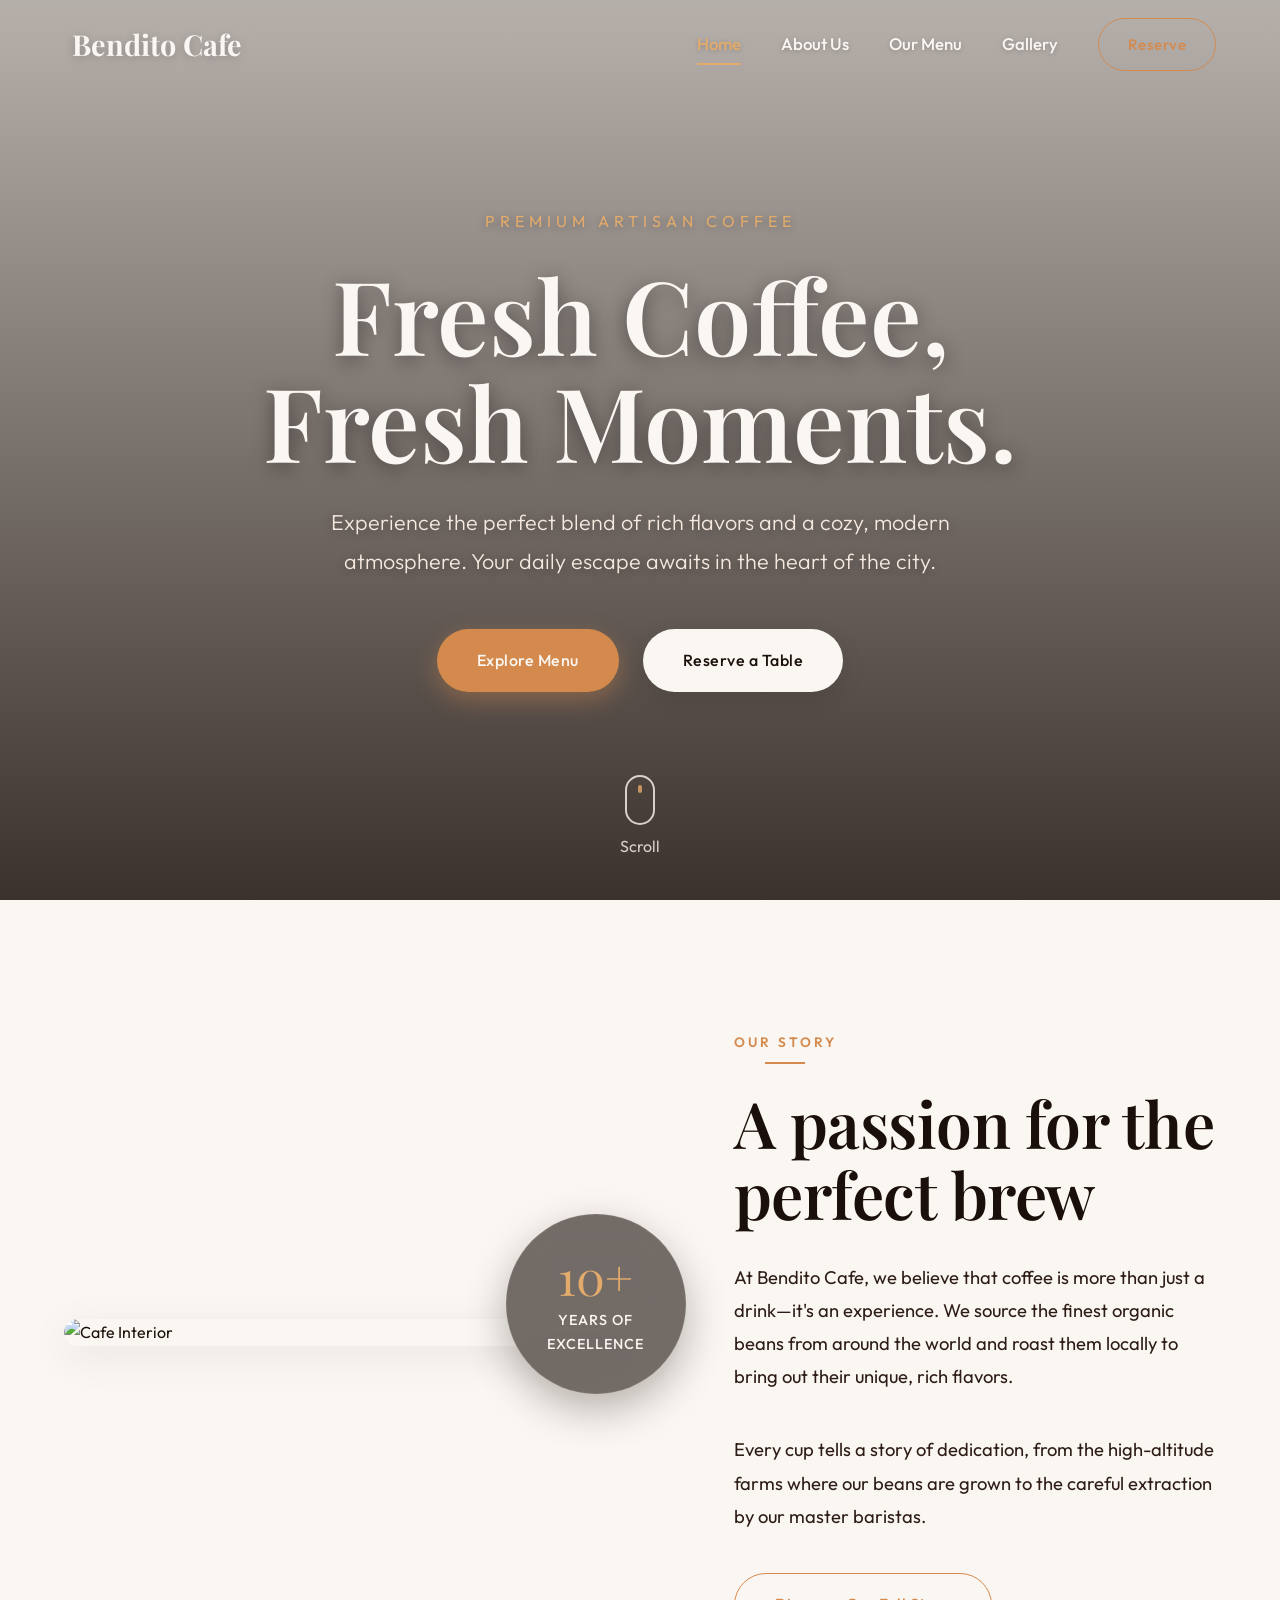
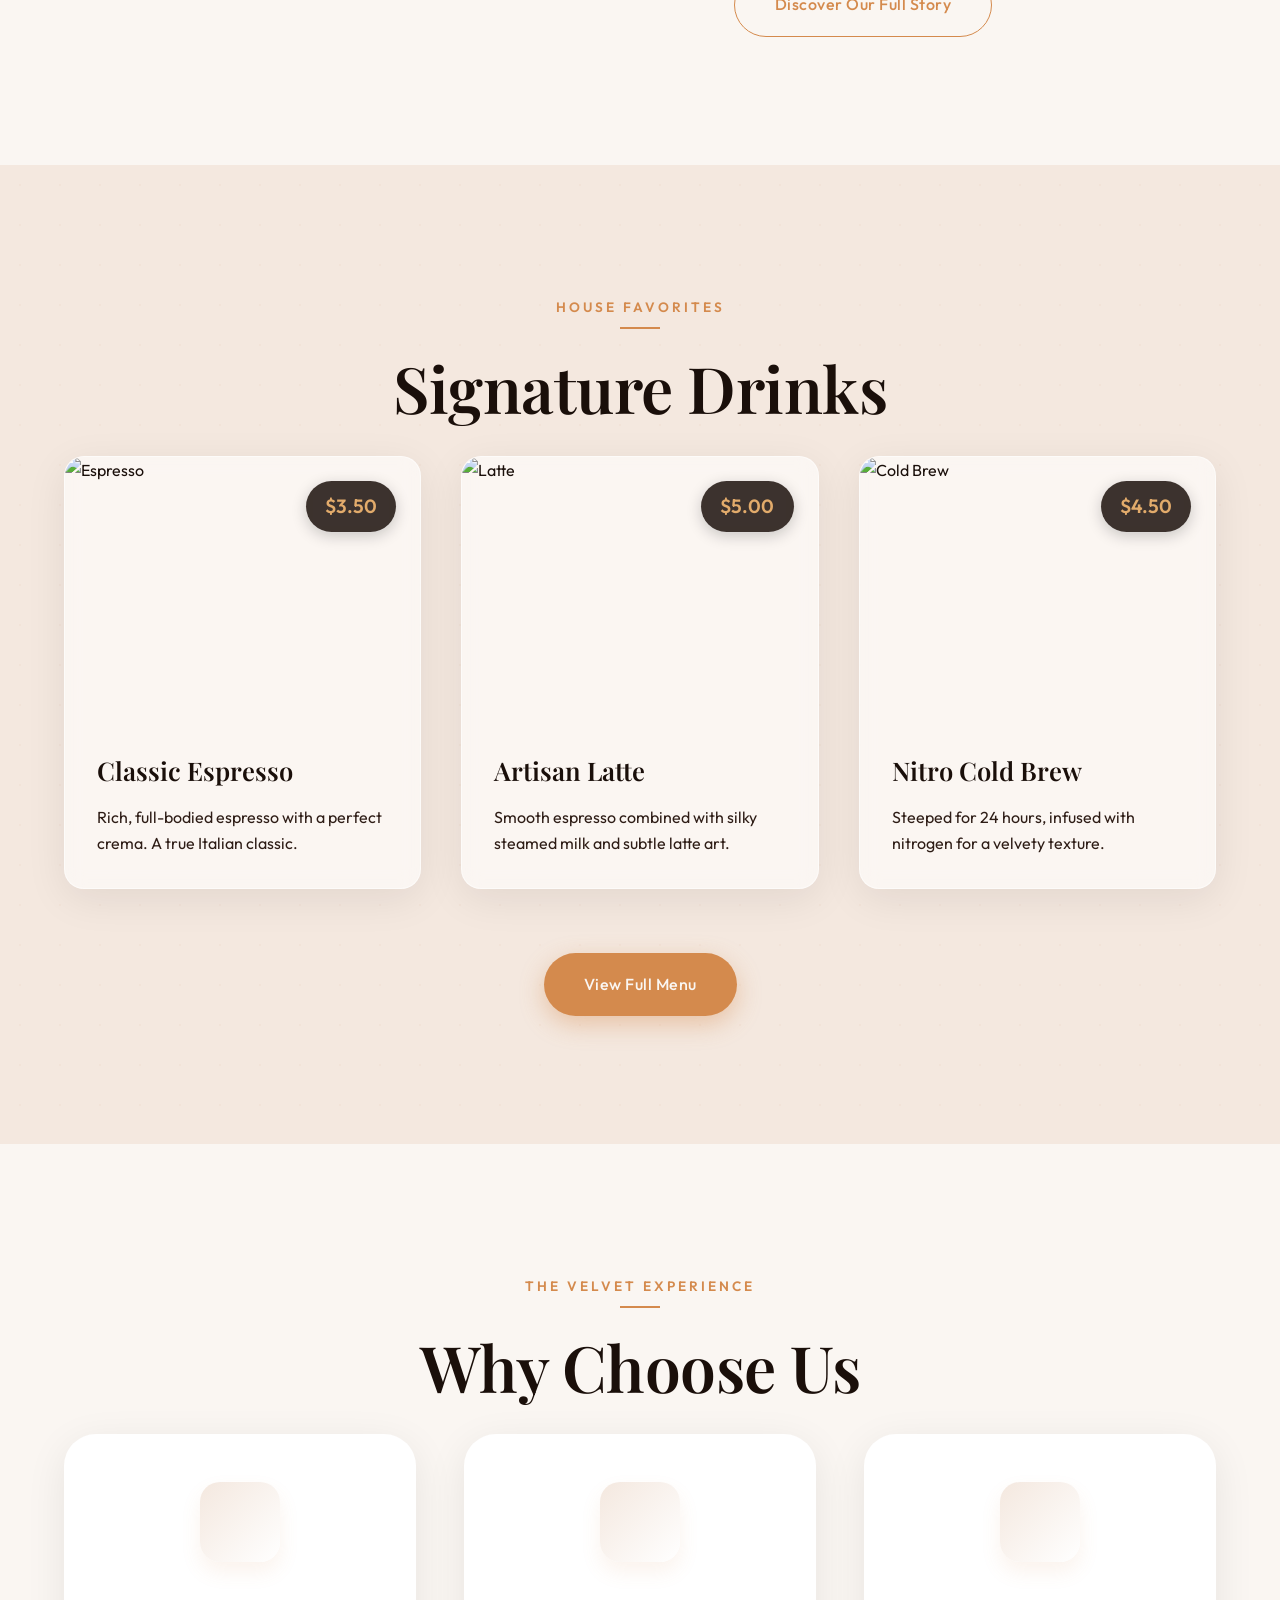
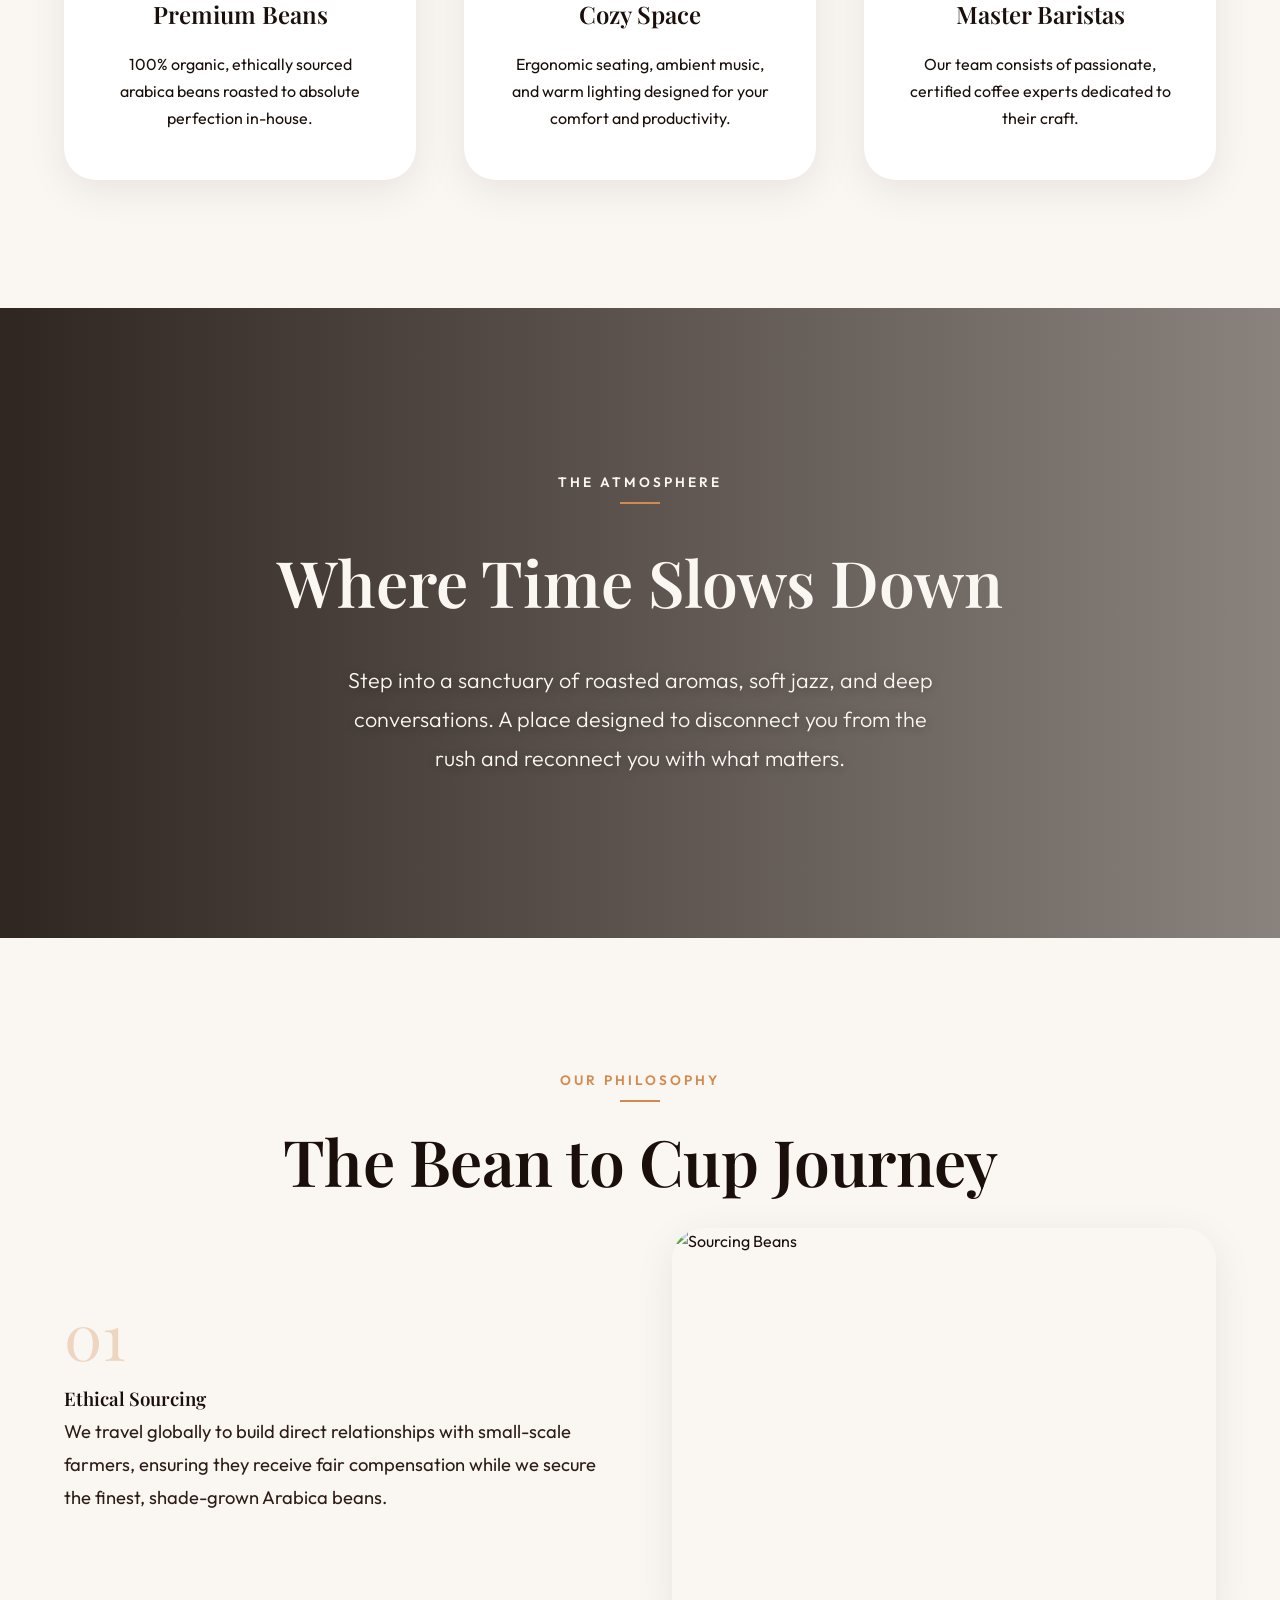
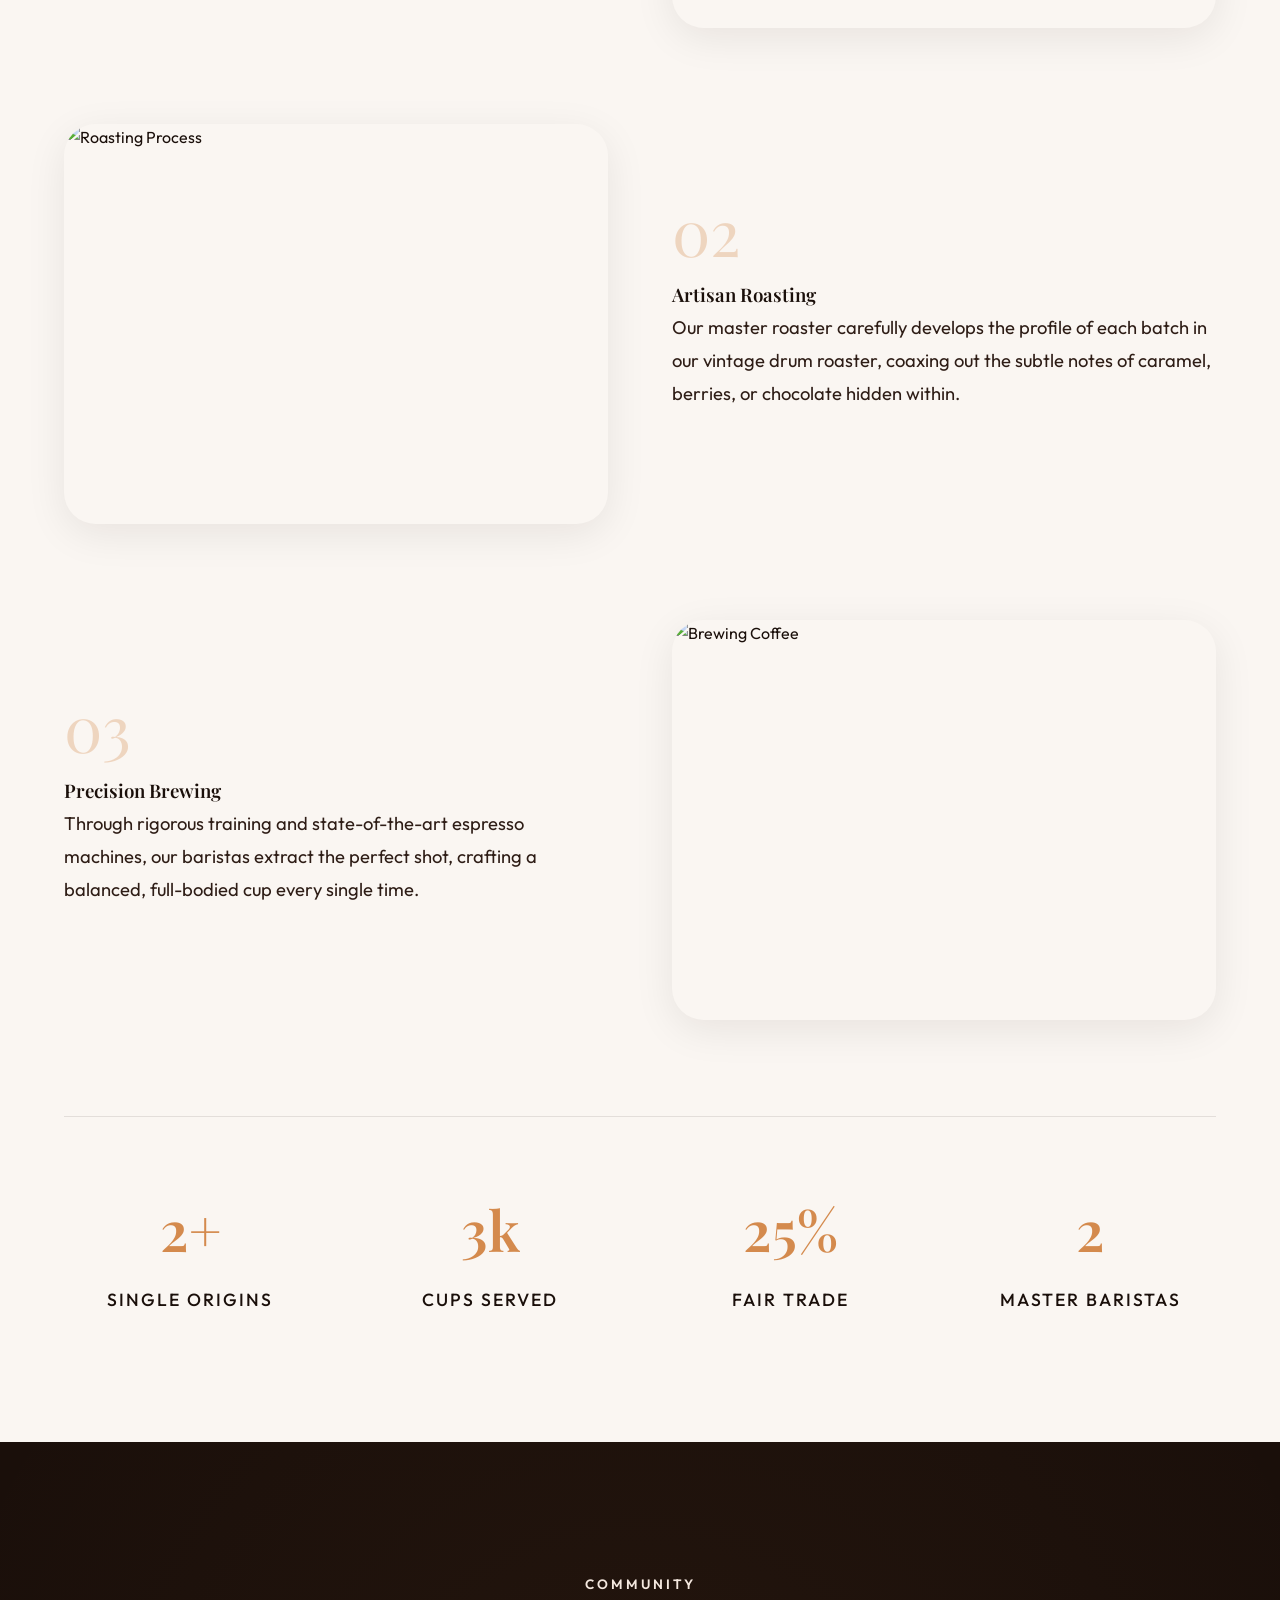
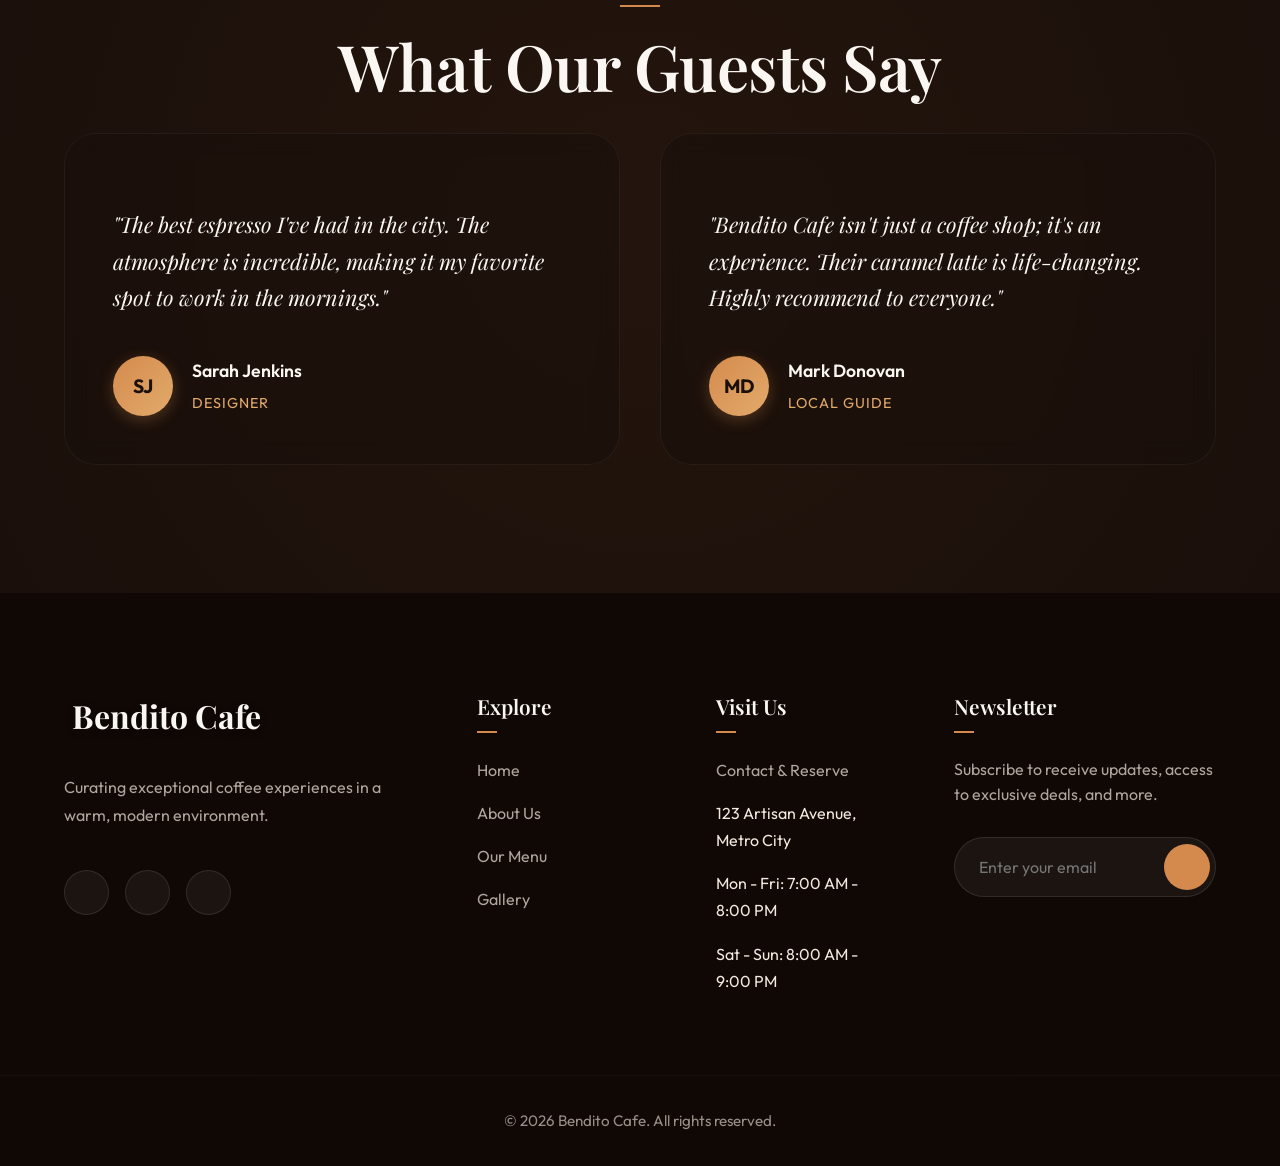
==== commit 786e6d40: "Page update" ====
--- a/index.html
+++ b/index.html
@@ -29,6 +29,7 @@
     <main>
         <!-- Hero Section -->
         <section class="hero" id="home">
+            <div class="hero-bg"></div>
             <div class="hero-overlay"></div>
             <div class="hero-content reveal-up">
                 <span class="hero-subtitle">Premium Artisan Coffee</span>
@@ -40,7 +41,8 @@
                 </div>
             </div>
             <div class="scroll-indicator">
-                <a href="#preview" aria-label="Scroll down"><i class="ph ph-caret-down"></i></a>
+                <div class="mouse"><div class="wheel"></div></div>
+                <span>Scroll</span>
             </div>
         </section>
 
@@ -48,7 +50,9 @@
         <section class="about section-padding" id="preview">
             <div class="container about-grid">
                 <div class="about-images reveal-left">
-                    <img src="https://images.unsplash.com/photo-1554118811-1e0d58224f24?auto=format&fit=crop&q=80&w=800" alt="Cafe Interior" class="img-main">
+                    <div class="img-wrapper">
+                        <img src="https://images.unsplash.com/photo-1554118811-1e0d58224f24?auto=format&fit=crop&q=80&w=800" alt="Cafe Interior" class="img-main">
+                    </div>
                     <div class="experience-badge">
                         <span class="years">10+</span>
                         <span class="text">Years of<br>Excellence</span>
@@ -136,6 +140,78 @@
             </div>
         </section>
 
+        <!-- Ambiance Parallax -->
+        <section class="parallax-banner">
+            <div class="parallax-content reveal-up">
+                <span class="section-tag" style="color: var(--color-warm-white);">The Atmosphere</span>
+                <h2>Where Time Slows Down</h2>
+                <p class="hero-text" style="color: var(--color-warm-white); max-width: 600px; margin: 0 auto;">Step into a sanctuary of roasted aromas, soft jazz, and deep conversations. A place designed to disconnect you from the rush and reconnect you with what matters.</p>
+            </div>
+        </section>
+
+        <!-- The Process -->
+        <section class="section-padding">
+            <div class="container">
+                <div class="section-header text-center reveal-up">
+                    <span class="section-tag">Our Philosophy</span>
+                    <h2 class="section-title">The Bean to Cup Journey</h2>
+                </div>
+
+                <div class="process-row">
+                    <div class="process-img reveal-left">
+                        <img src="https://images.unsplash.com/photo-1611162458324-aae1eb4129a4?auto=format&fit=crop&q=80&w=800" alt="Sourcing Beans">
+                    </div>
+                    <div class="process-text reveal-right">
+                        <div class="process-step">01</div>
+                        <h3>Ethical Sourcing</h3>
+                        <p class="section-desc">We travel globally to build direct relationships with small-scale farmers, ensuring they receive fair compensation while we secure the finest, shade-grown Arabica beans.</p>
+                    </div>
+                </div>
+
+                <div class="process-row">
+                    <div class="process-img reveal-right">
+                        <img src="https://images.unsplash.com/photo-1509042239860-f550ce710b93?auto=format&fit=crop&q=80&w=800" alt="Roasting Process">
+                    </div>
+                    <div class="process-text reveal-left">
+                        <div class="process-step">02</div>
+                        <h3>Artisan Roasting</h3>
+                        <p class="section-desc">Our master roaster carefully develops the profile of each batch in our vintage drum roaster, coaxing out the subtle notes of caramel, berries, or chocolate hidden within.</p>
+                    </div>
+                </div>
+
+                <div class="process-row">
+                    <div class="process-img reveal-left">
+                        <img src="https://images.unsplash.com/photo-1497935586351-b67a49e012bf?auto=format&fit=crop&q=80&w=800" alt="Brewing Coffee">
+                    </div>
+                    <div class="process-text reveal-right">
+                        <div class="process-step">03</div>
+                        <h3>Precision Brewing</h3>
+                        <p class="section-desc">Through rigorous training and state-of-the-art espresso machines, our baristas extract the perfect shot, crafting a balanced, full-bodied cup every single time.</p>
+                    </div>
+                </div>
+
+                <!-- Stats -->
+                <div class="stats-grid reveal-up">
+                    <div class="stat-item">
+                        <h3 class="counter">8+</h3>
+                        <p>Single Origins</p>
+                    </div>
+                    <div class="stat-item">
+                        <h3 class="counter">12k</h3>
+                        <p>Cups Served</p>
+                    </div>
+                    <div class="stat-item">
+                        <h3 class="counter">100%</h3>
+                        <p>Fair Trade</p>
+                    </div>
+                    <div class="stat-item">
+                        <h3 class="counter">5</h3>
+                        <p>Master Baristas</p>
+                    </div>
+                </div>
+            </div>
+        </section>
+
         <!-- Testimonials -->
         <section class="testimonials section-padding" style="background-color: var(--color-dark-brown); color: var(--color-warm-white);">
             <div class="container">
@@ -144,25 +220,27 @@
                     <h2 class="section-title" style="color: var(--color-warm-white);">What Our Guests Say</h2>
                 </div>
                 <div class="testimonials-grid">
-                    <div class="testimonial-card reveal-up" style="background-color: rgba(255,255,255,0.05);">
+                    <div class="testimonial-card reveal-up">
+                        <i class="ph-fill ph-quotes testimonial-quote-icon"></i>
                         <div class="stars"><i class="ph-fill ph-star"></i><i class="ph-fill ph-star"></i><i class="ph-fill ph-star"></i><i class="ph-fill ph-star"></i><i class="ph-fill ph-star"></i></div>
-                        <p class="review" style="color: var(--color-warm-white);">"The best espresso I've had in the city. The atmosphere is incredible, making it my favorite spot to work in the mornings."</p>
+                        <p class="review">"The best espresso I've had in the city. The atmosphere is incredible, making it my favorite spot to work in the mornings."</p>
                         <div class="user-info">
-                            <div class="avatar" style="background: var(--color-caramel);">SJ</div>
+                            <div class="avatar">SJ</div>
                             <div>
-                                <h4 style="color: var(--color-warm-white);">Sarah Jenkins</h4>
-                                <span style="color: var(--color-cream);">Designer</span>
+                                <h4>Sarah Jenkins</h4>
+                                <span>Designer</span>
                             </div>
                         </div>
                     </div>
-                    <div class="testimonial-card reveal-up" style="background-color: rgba(255,255,255,0.05); transition-delay: 0.1s">
+                    <div class="testimonial-card reveal-up" style="transition-delay: 0.1s">
+                        <i class="ph-fill ph-quotes testimonial-quote-icon"></i>
                         <div class="stars"><i class="ph-fill ph-star"></i><i class="ph-fill ph-star"></i><i class="ph-fill ph-star"></i><i class="ph-fill ph-star"></i><i class="ph-fill ph-star"></i></div>
-                        <p class="review" style="color: var(--color-warm-white);">"Bendito Cafe isn't just a coffee shop; it's an experience. Their caramel latte is life-changing. Highly recommend to everyone."</p>
+                        <p class="review">"Bendito Cafe isn't just a coffee shop; it's an experience. Their caramel latte is life-changing. Highly recommend to everyone."</p>
                         <div class="user-info">
-                            <div class="avatar" style="background: var(--color-caramel);">MD</div>
+                            <div class="avatar">MD</div>
                             <div>
-                                <h4 style="color: var(--color-warm-white);">Mark Donovan</h4>
-                                <span style="color: var(--color-cream);">Local Guide</span>
+                                <h4>Mark Donovan</h4>
+                                <span>Local Guide</span>
                             </div>
                         </div>
                     </div>
--- a/style.css
+++ b/style.css
@@ -2,29 +2,42 @@
    CSS Variables & Reset
    ========================================= */
 :root {
-    /* Color Palette */
-    --color-dark-brown: #2C1810;
-    --color-espresso: #4A2C24;
-    --color-cream: #E6D2C3;
-    --color-warm-white: #FFF8F0;
-    --color-caramel: #C68B59;
-    --color-caramel-hover: #b07a4c;
-    --color-black-overlay: rgba(15, 8, 5, 0.6);
+    /* Premium Color Palette */
+    --color-dark-brown: #1a0f0a;
+    --color-espresso: #2e1d16;
+    --color-cream: #f4e8df;
+    --color-warm-white: #faf6f2;
+    --color-caramel: #d48a4d;
+    --color-caramel-hover: #b8733a;
+    --color-accent-gold: #e2ab6b;
+    --color-black-overlay: rgba(26, 15, 10, 0.75);
+    
+    /* Glassmorphism Variables */
+    --glass-bg: rgba(250, 246, 242, 0.7);
+    --glass-bg-dark: rgba(26, 15, 10, 0.6);
+    --glass-border: rgba(255, 255, 255, 0.15);
+    --glass-border-dark: rgba(255, 255, 255, 0.05);
 
     /* Typography */
     --font-heading: 'Playfair Display', serif;
     --font-body: 'Outfit', sans-serif;
 
     /* Spacing & Layout */
-    --nav-height: 80px;
-    --container-max: 1200px;
-    --radius-sm: 8px;
-    --radius-md: 16px;
-    --radius-lg: 24px;
+    --nav-height: 90px;
+    --container-max: 1280px;
+    --radius-sm: 12px;
+    --radius-md: 20px;
+    --radius-lg: 32px;
     
-    /* Transitions */
-    --transition-fast: 0.2s ease;
-    --transition-smooth: 0.4s cubic-bezier(0.16, 1, 0.3, 1);
+    /* Advanced Transitions */
+    --transition-fast: 0.25s cubic-bezier(0.4, 0, 0.2, 1);
+    --transition-smooth: 0.6s cubic-bezier(0.16, 1, 0.3, 1);
+    --transition-bounce: 0.8s cubic-bezier(0.34, 1.56, 0.64, 1);
+    
+    /* Shadows */
+    --shadow-soft: 0 10px 40px rgba(26, 15, 10, 0.08);
+    --shadow-hover: 0 20px 50px rgba(26, 15, 10, 0.15);
+    --shadow-glow: 0 0 25px rgba(212, 138, 77, 0.3);
 }
 
 * {
@@ -42,8 +55,9 @@
     font-family: var(--font-body);
     background-color: var(--color-warm-white);
     color: var(--color-dark-brown);
-    line-height: 1.6;
+    line-height: 1.7;
     overflow-x: hidden;
+    -webkit-font-smoothing: antialiased;
 }
 
 img {
@@ -67,38 +81,17 @@
 h1, h2, h3, h4, .logo {
     font-family: var(--font-heading);
     color: var(--color-dark-brown);
+    font-weight: 600;
 }
 
 .container {
     max-width: var(--container-max);
     margin: 0 auto;
-    padding: 0 2rem;
-}
-
-.container-fluid {
-    width: 100%;
-    padding: 0 1rem;
+    padding: 0 5%;
 }
 
 .section-padding {
-    padding: 6rem 0;
-}
-
-.pt-0 {
-    padding-top: 0 !important;
-}
-
-.mt-4 {
-    margin-top: 2rem !important;
-}
-
-.mt-5 {
-    margin-top: 3rem !important;
-}
-
-.mx-auto {
-    margin-left: auto;
-    margin-right: auto;
+    padding: 8rem 0;
 }
 
 .text-center {
@@ -107,89 +100,130 @@
 
 .section-tag {
     display: inline-block;
-    font-size: 0.875rem;
+    font-size: 0.85rem;
     font-weight: 600;
     text-transform: uppercase;
-    letter-spacing: 2px;
+    letter-spacing: 3px;
     color: var(--color-caramel);
-    margin-bottom: 1rem;
+    margin-bottom: 1.5rem;
+    position: relative;
+}
+
+.section-tag::after {
+    content: '';
+    display: block;
+    width: 40px;
+    height: 2px;
+    background: var(--color-caramel);
+    margin: 0.5rem auto 0;
+    transition: width var(--transition-smooth);
+}
+
+.section-tag:hover::after {
+    width: 100%;
 }
 
 .section-title {
-    font-size: clamp(2rem, 4vw, 3rem);
-    margin-bottom: 1.5rem;
-    line-height: 1.2;
+    font-size: clamp(2.5rem, 5vw, 4rem);
+    margin-bottom: 2rem;
+    line-height: 1.1;
+    letter-spacing: -0.5px;
 }
 
 .section-desc {
-    font-size: 1.125rem;
+    font-size: 1.15rem;
     color: var(--color-espresso);
-    margin-bottom: 2rem;
-    max-width: 600px;
-}
-
-.w-100 {
-    width: 100%;
-}
-
-/* =========================================
-   Buttons
+    margin-bottom: 2.5rem;
+    max-width: 650px;
+    line-height: 1.8;
+}
+
+/* =========================================
+   Buttons & Interactive Elements
    ========================================= */
 .btn {
     display: inline-flex;
     align-items: center;
     justify-content: center;
-    padding: 1rem 2rem;
+    padding: 1.1rem 2.5rem;
     border-radius: 50px;
     font-family: var(--font-body);
     font-weight: 500;
     font-size: 1rem;
+    letter-spacing: 0.5px;
     cursor: pointer;
     transition: all var(--transition-smooth);
     border: none;
     outline: none;
+    position: relative;
+    overflow: hidden;
+    z-index: 1;
+}
+
+.btn::before {
+    content: '';
+    position: absolute;
+    top: 0;
+    left: 0;
+    width: 100%;
+    height: 100%;
+    background: rgba(255, 255, 255, 0.1);
+    transform: scaleX(0);
+    transform-origin: right;
+    transition: transform var(--transition-smooth);
+    z-index: -1;
+    border-radius: 50px;
+}
+
+.btn:hover::before {
+    transform: scaleX(1);
+    transform-origin: left;
 }
 
 .btn-sm {
-    padding: 0.6rem 1.5rem;
-    font-size: 0.9rem;
+    padding: 0.8rem 1.8rem;
+    font-size: 0.95rem;
 }
 
 .btn-primary {
     background-color: var(--color-caramel);
     color: var(--color-warm-white);
-    box-shadow: 0 4px 15px rgba(198, 139, 89, 0.3);
+    box-shadow: 0 8px 25px rgba(212, 138, 77, 0.4);
 }
 
 .btn-primary:hover {
     background-color: var(--color-caramel-hover);
-    transform: translateY(-2px);
-    box-shadow: 0 6px 20px rgba(198, 139, 89, 0.4);
+    transform: translateY(-4px);
+    box-shadow: 0 12px 30px rgba(212, 138, 77, 0.5);
 }
 
 .btn-secondary {
     background-color: var(--color-warm-white);
     color: var(--color-dark-brown);
+    box-shadow: 0 8px 25px rgba(0, 0, 0, 0.1);
 }
 
 .btn-secondary:hover {
-    background-color: var(--color-cream);
-    transform: translateY(-2px);
+    background-color: #fff;
+    transform: translateY(-4px);
+    box-shadow: 0 12px 30px rgba(0, 0, 0, 0.15);
 }
 
 .btn-outline {
     background-color: transparent;
-    border: 1px solid var(--color-caramel);
+    border: 1.5px solid var(--color-caramel);
     color: var(--color-caramel);
 }
 
 .btn-outline:hover {
     background-color: var(--color-caramel);
     color: var(--color-warm-white);
-}
-
-/* =========================================
-   Navbar
+    transform: translateY(-2px);
+    box-shadow: var(--shadow-glow);
+}
+
+/* =========================================
+   Navbar (Glassmorphism)
    ========================================= */
 .navbar {
     position: fixed;
@@ -200,19 +234,22 @@
     z-index: 1000;
     transition: all var(--transition-smooth);
     background: transparent;
+    border-bottom: 1px solid transparent;
 }
 
 .navbar.scrolled {
-    background: rgba(255, 248, 240, 0.9);
-    backdrop-filter: blur(10px);
-    -webkit-backdrop-filter: blur(10px);
-    box-shadow: 0 2px 10px rgba(44, 24, 16, 0.05);
+    background: var(--glass-bg);
+    backdrop-filter: blur(16px);
+    -webkit-backdrop-filter: blur(16px);
+    box-shadow: 0 4px 30px rgba(0, 0, 0, 0.05);
+    border-bottom: 1px solid var(--glass-border);
+    height: 80px;
 }
 
 .nav-container {
     max-width: var(--container-max);
     margin: 0 auto;
-    padding: 0 2rem;
+    padding: 0 5%;
     height: 100%;
     display: flex;
     justify-content: space-between;
@@ -220,36 +257,41 @@
 }
 
 .logo {
-    font-size: 1.5rem;
+    font-size: 1.8rem;
     font-weight: 700;
     display: flex;
     align-items: center;
     gap: 0.5rem;
     color: var(--color-warm-white);
+    text-shadow: 0 2px 10px rgba(0,0,0,0.2);
 }
 
 .navbar.scrolled .logo {
     color: var(--color-dark-brown);
+    text-shadow: none;
 }
 
 .nav-links {
     display: flex;
     align-items: center;
-    gap: 2rem;
+    gap: 2.5rem;
 }
 
 .nav-link {
     font-weight: 500;
     color: var(--color-warm-white);
     position: relative;
+    font-size: 1.05rem;
+    text-shadow: 0 1px 5px rgba(0,0,0,0.2);
 }
 
 .nav-link.active {
-    color: var(--color-caramel);
+    color: var(--color-accent-gold);
 }
 
 .navbar.scrolled .nav-link {
-    color: var(--color-dark-brown);
+    color: var(--color-espresso);
+    text-shadow: none;
 }
 
 .navbar.scrolled .nav-link.active {
@@ -259,18 +301,19 @@
 .nav-link::after {
     content: '';
     position: absolute;
-    bottom: -4px;
+    bottom: -6px;
     left: 0;
     width: 0;
     height: 2px;
+    background-color: var(--color-accent-gold);
+    transition: width var(--transition-smooth);
+}
+
+.navbar.scrolled .nav-link::after {
     background-color: var(--color-caramel);
-    transition: width var(--transition-smooth);
-}
-
-.nav-link.active::after {
-    width: 100%;
-}
-
+}
+
+.nav-link.active::after,
 .nav-link:hover::after {
     width: 100%;
 }
@@ -280,98 +323,145 @@
     background: none;
     border: none;
     color: var(--color-warm-white);
-    font-size: 1.8rem;
+    font-size: 2rem;
     cursor: pointer;
+    transition: transform var(--transition-fast);
 }
 
 .navbar.scrolled .mobile-menu-btn {
     color: var(--color-dark-brown);
 }
 
-/* =========================================
-   Hero Section
+.mobile-menu-btn:hover {
+    transform: scale(1.1);
+}
+
+/* =========================================
+   Hero Section (Ken Burns & Parallax)
    ========================================= */
 .hero {
     position: relative;
     height: 100vh;
-    min-height: 600px;
+    min-height: 700px;
     display: flex;
     align-items: center;
     justify-content: center;
+    text-align: center;
+    color: var(--color-warm-white);
+    overflow: hidden;
+}
+
+.hero-bg {
+    position: absolute;
+    top: 0;
+    left: 0;
+    width: 100%;
+    height: 100%;
     background-image: url('https://images.unsplash.com/photo-1497935586351-b67a49e012bf?auto=format&fit=crop&q=80&w=2000');
     background-size: cover;
     background-position: center;
-    background-attachment: fixed;
-    text-align: center;
-    color: var(--color-warm-white);
+    animation: kenBurns 20s ease-out infinite alternate;
+    z-index: 0;
+}
+
+@keyframes kenBurns {
+    0% { transform: scale(1); }
+    100% { transform: scale(1.1); }
 }
 
 .hero-overlay {
     position: absolute;
     inset: 0;
-    background: linear-gradient(to bottom, rgba(44, 24, 16, 0.4), rgba(44, 24, 16, 0.8));
+    background: linear-gradient(to bottom, rgba(26, 15, 10, 0.3), rgba(26, 15, 10, 0.85));
     z-index: 1;
 }
 
 .hero-content {
     position: relative;
     z-index: 2;
-    max-width: 800px;
-    padding: 0 2rem;
+    max-width: 900px;
+    padding: 0 5%;
 }
 
 .hero-subtitle {
     display: block;
     font-family: var(--font-body);
-    font-weight: 300;
-    letter-spacing: 4px;
+    font-weight: 400;
+    letter-spacing: 5px;
     text-transform: uppercase;
-    margin-bottom: 1rem;
-    color: var(--color-cream);
+    margin-bottom: 1.5rem;
+    color: var(--color-accent-gold);
+    text-shadow: 0 2px 10px rgba(0,0,0,0.3);
 }
 
 .hero-title {
-    font-size: clamp(3rem, 8vw, 5.5rem);
-    line-height: 1.1;
-    margin-bottom: 1.5rem;
-    color: var(--color-warm-white);
+    font-size: clamp(3.5rem, 8vw, 6.5rem);
+    line-height: 1.05;
+    margin-bottom: 1.8rem;
+    color: var(--color-warm-white);
+    text-shadow: 0 4px 20px rgba(0,0,0,0.4);
 }
 
 .hero-text {
-    font-size: clamp(1.1rem, 2vw, 1.25rem);
+    font-size: clamp(1.1rem, 2vw, 1.35rem);
     font-weight: 300;
     color: var(--color-cream);
-    margin-bottom: 2.5rem;
-    max-width: 600px;
+    margin-bottom: 3rem;
+    max-width: 650px;
     margin-inline: auto;
+    text-shadow: 0 2px 10px rgba(0,0,0,0.3);
+    line-height: 1.8;
 }
 
 .hero-actions {
     display: flex;
-    gap: 1rem;
+    gap: 1.5rem;
     justify-content: center;
     flex-wrap: wrap;
 }
 
 .scroll-indicator {
     position: absolute;
-    bottom: 2rem;
+    bottom: 2.5rem;
     left: 50%;
     transform: translateX(-50%);
     z-index: 2;
-    animation: bounce 2s infinite;
-}
-
-.scroll-indicator a {
-    color: var(--color-warm-white);
-    font-size: 2rem;
-    opacity: 0.7;
-}
-
-@keyframes bounce {
-    0%, 20%, 50%, 80%, 100% { transform: translateY(0); }
-    40% { transform: translateY(-20px); }
-    60% { transform: translateY(-10px); }
+    display: flex;
+    flex-direction: column;
+    align-items: center;
+    gap: 0.5rem;
+    color: var(--color-warm-white);
+    opacity: 0.8;
+    transition: opacity var(--transition-fast);
+}
+
+.scroll-indicator:hover {
+    opacity: 1;
+}
+
+.scroll-indicator .mouse {
+    width: 30px;
+    height: 50px;
+    border: 2px solid var(--color-warm-white);
+    border-radius: 20px;
+    position: relative;
+}
+
+.scroll-indicator .wheel {
+    width: 4px;
+    height: 8px;
+    background: var(--color-accent-gold);
+    border-radius: 2px;
+    position: absolute;
+    top: 8px;
+    left: 50%;
+    transform: translateX(-50%);
+    animation: scrollWheel 2s infinite cubic-bezier(0.15, 0.41, 0.69, 0.94);
+}
+
+@keyframes scrollWheel {
+    0% { transform: translate(-50%, 0); opacity: 1; }
+    100% { transform: translate(-50%, 20px); opacity: 0; }
 }
 
 /* =========================================
@@ -384,173 +474,160 @@
     display: flex;
     align-items: center;
     justify-content: center;
+    text-align: center;
+    color: var(--color-warm-white);
     background-size: cover;
     background-position: center;
-    background-attachment: fixed;
-    text-align: center;
-    color: var(--color-warm-white);
+    background-attachment: fixed; /* Parallax effect */
     margin-bottom: 4rem;
 }
 
 .sub-hero-overlay {
     position: absolute;
     inset: 0;
-    background: linear-gradient(to bottom, rgba(44, 24, 16, 0.5), rgba(44, 24, 16, 0.9));
+    background: linear-gradient(to bottom, rgba(26, 15, 10, 0.4), rgba(26, 15, 10, 0.9));
     z-index: 1;
 }
 
 .sub-hero-content {
     position: relative;
     z-index: 2;
-    padding: 0 2rem;
+    padding: 0 5%;
 }
 
 .sub-hero-title {
     font-size: clamp(2.5rem, 6vw, 4.5rem);
     color: var(--color-warm-white);
     margin-bottom: 0.5rem;
+    text-shadow: 0 4px 20px rgba(0,0,0,0.4);
 }
 
 /* =========================================
    About Section
    ========================================= */
+.about {
+    background-color: var(--color-warm-white);
+    position: relative;
+}
+
 .about-grid {
     display: grid;
-    grid-template-columns: 1fr 1fr;
-    gap: 4rem;
+    grid-template-columns: 1.1fr 0.9fr;
+    gap: 5rem;
     align-items: center;
 }
 
 .about-images {
     position: relative;
+    border-radius: var(--radius-lg);
+}
+
+.img-wrapper {
+    overflow: hidden;
+    border-radius: var(--radius-lg);
+    box-shadow: var(--shadow-soft);
 }
 
 .about-images .img-main {
+    width: 100%;
     border-radius: var(--radius-lg);
-    box-shadow: 0 20px 40px rgba(44, 24, 16, 0.1);
+    transition: transform 1.5s cubic-bezier(0.16, 1, 0.3, 1);
+}
+
+.about-images:hover .img-main {
+    transform: scale(1.05);
 }
 
 .experience-badge {
     position: absolute;
-    bottom: -2rem;
+    bottom: -3rem;
     right: -2rem;
-    background-color: var(--color-dark-brown);
-    color: var(--color-warm-white);
-    padding: 2rem;
+    background: var(--glass-bg-dark);
+    backdrop-filter: blur(20px);
+    -webkit-backdrop-filter: blur(20px);
+    border: 1px solid var(--glass-border-dark);
+    color: var(--color-warm-white);
+    padding: 2.5rem;
     border-radius: 50%;
-    width: 150px;
-    height: 150px;
+    width: 180px;
+    height: 180px;
     display: flex;
     flex-direction: column;
     align-items: center;
     justify-content: center;
     text-align: center;
-    box-shadow: 0 10px 30px rgba(44, 24, 16, 0.2);
+    box-shadow: 0 15px 40px rgba(26, 15, 10, 0.3);
+    animation: float 6s ease-in-out infinite;
+}
+
+@keyframes float {
+    0% { transform: translateY(0px); }
+    50% { transform: translateY(-15px); }
+    100% { transform: translateY(0px); }
 }
 
 .experience-badge .years {
     font-family: var(--font-heading);
-    font-size: 2.5rem;
+    font-size: 3rem;
     line-height: 1;
-    color: var(--color-caramel);
+    color: var(--color-accent-gold);
+    margin-bottom: 0.5rem;
 }
 
 .experience-badge .text {
-    font-size: 0.875rem;
+    font-size: 0.9rem;
     letter-spacing: 1px;
     text-transform: uppercase;
-    margin-top: 0.5rem;
-}
-
-.about-features {
-    margin-top: 2rem;
-}
-
-.about-features li {
-    display: flex;
-    align-items: center;
-    gap: 0.75rem;
-    font-size: 1.1rem;
-    margin-bottom: 1rem;
-    color: var(--color-espresso);
-}
-
-.about-features i {
-    color: var(--color-caramel);
-    font-size: 1.5rem;
-}
-
-/* =========================================
-   Team Section
-   ========================================= */
-.team-grid {
-    display: grid;
-    grid-template-columns: repeat(auto-fit, minmax(250px, 1fr));
-    gap: 2.5rem;
-}
-
-.team-card {
-    text-align: center;
-}
-
-.team-img {
-    width: 220px;
-    height: 220px;
-    border-radius: 50%;
-    object-fit: cover;
-    margin: 0 auto 1.5rem;
-    box-shadow: 0 10px 20px rgba(44, 24, 16, 0.1);
-    transition: transform var(--transition-smooth);
-}
-
-.team-card:hover .team-img {
-    transform: scale(1.05);
-}
-
-.team-card h3 {
-    font-size: 1.5rem;
-    margin-bottom: 0.2rem;
-}
-
-.team-card p {
-    color: var(--color-caramel);
     font-weight: 500;
 }
 
 /* =========================================
-   Menu Section
+   Menu Section (Glassmorphism Cards)
    ========================================= */
 .menu {
     background-color: var(--color-cream);
-}
-
-.section-header {
-    margin-bottom: 4rem;
+    position: relative;
+    z-index: 1;
+}
+
+.menu::before {
+    content: '';
+    position: absolute;
+    top: 0; left: 0; width: 100%; height: 100%;
+    background-image: radial-gradient(var(--color-caramel) 1px, transparent 1px);
+    background-size: 40px 40px;
+    opacity: 0.05;
+    z-index: -1;
 }
 
 .menu-grid {
     display: grid;
-    grid-template-columns: repeat(auto-fit, minmax(280px, 1fr));
-    gap: 2rem;
-    margin-bottom: 3rem;
+    grid-template-columns: repeat(auto-fit, minmax(320px, 1fr));
+    gap: 2.5rem;
+    margin-bottom: 4rem;
 }
 
 .menu-card {
-    background-color: var(--color-warm-white);
+    background: rgba(255, 255, 255, 0.6);
+    backdrop-filter: blur(10px);
+    -webkit-backdrop-filter: blur(10px);
+    border: 1px solid rgba(255, 255, 255, 0.5);
     border-radius: var(--radius-md);
     overflow: hidden;
-    transition: transform var(--transition-smooth), box-shadow var(--transition-smooth);
-    box-shadow: 0 5px 15px rgba(44, 24, 16, 0.05);
+    transition: all var(--transition-bounce);
+    box-shadow: var(--shadow-soft);
+    position: relative;
 }
 
 .menu-card:hover {
-    transform: translateY(-10px);
-    box-shadow: 0 15px 30px rgba(44, 24, 16, 0.1);
+    transform: translateY(-15px);
+    box-shadow: var(--shadow-hover);
+    background: rgba(255, 255, 255, 0.9);
 }
 
 .card-img-wrapper {
     position: relative;
-    height: 240px;
+    height: 260px;
     overflow: hidden;
 }
 
@@ -558,409 +635,367 @@
     width: 100%;
     height: 100%;
     object-fit: cover;
-    transition: transform 0.6s ease;
+    transition: transform 1s cubic-bezier(0.16, 1, 0.3, 1);
 }
 
 .menu-card:hover .card-img-wrapper img {
-    transform: scale(1.05);
+    transform: scale(1.1);
 }
 
 .card-img-wrapper .price {
     position: absolute;
-    top: 1rem;
-    right: 1rem;
-    background-color: var(--color-dark-brown);
-    color: var(--color-warm-white);
-    padding: 0.5rem 1rem;
+    top: 1.5rem;
+    right: 1.5rem;
+    background: rgba(26, 15, 10, 0.85);
+    backdrop-filter: blur(5px);
+    color: var(--color-accent-gold);
+    padding: 0.6rem 1.2rem;
     border-radius: 30px;
     font-weight: 600;
-    font-size: 1.1rem;
+    font-size: 1.2rem;
+    box-shadow: 0 4px 15px rgba(0,0,0,0.2);
+    transform: translateY(0);
+    transition: transform var(--transition-bounce);
+}
+
+.menu-card:hover .price {
+    transform: translateY(-5px) scale(1.05);
 }
 
 .card-content {
-    padding: 1.5rem;
+    padding: 2rem;
 }
 
 .card-content h3 {
-    font-size: 1.5rem;
-    margin-bottom: 0.5rem;
+    font-size: 1.6rem;
+    margin-bottom: 0.8rem;
+    transition: color var(--transition-fast);
+}
+
+.menu-card:hover .card-content h3 {
+    color: var(--color-caramel);
 }
 
 .card-content p {
     color: var(--color-espresso);
-    font-size: 0.95rem;
-}
-
-/* Expanded Menu Categories */
-.menu-category-title {
-    font-family: var(--font-heading);
+    font-size: 1rem;
+    line-height: 1.6;
+}
+
+/* =========================================
+   Features Section
+   ========================================= */
+.features {
+    background-color: var(--color-warm-white);
+}
+
+.features-grid {
+    display: grid;
+    grid-template-columns: repeat(auto-fit, minmax(300px, 1fr));
+    gap: 3rem;
+}
+
+.feature-card {
+    padding: 3rem 2.5rem;
+    background-color: #fff;
+    border-radius: var(--radius-lg);
+    text-align: center;
+    box-shadow: var(--shadow-soft);
+    transition: all var(--transition-bounce);
+    position: relative;
+    overflow: hidden;
+}
+
+.feature-card::before {
+    content: '';
+    position: absolute;
+    top: 0; left: 0; width: 100%; height: 4px;
+    background: var(--color-caramel);
+    transform: scaleX(0);
+    transition: transform var(--transition-smooth);
+}
+
+.feature-card:hover {
+    transform: translateY(-10px);
+    box-shadow: var(--shadow-hover);
+}
+
+.feature-card:hover::before {
+    transform: scaleX(1);
+}
+
+.feature-icon {
+    width: 80px;
+    height: 80px;
+    margin: 0 auto 2rem;
+    background: linear-gradient(135deg, var(--color-cream), #fff);
+    color: var(--color-caramel);
+    border-radius: 20px;
+    display: flex;
+    align-items: center;
+    justify-content: center;
     font-size: 2.5rem;
-    color: var(--color-dark-brown);
-    margin: 4rem 0 2rem;
+    box-shadow: 0 10px 20px rgba(212, 138, 77, 0.1);
+    transition: transform var(--transition-bounce);
+}
+
+.feature-card:hover .feature-icon {
+    transform: scale(1.1) rotate(5deg);
+    background: var(--color-caramel);
+    color: var(--color-warm-white);
+}
+
+.feature-card h3 {
+    margin-bottom: 1rem;
+    font-size: 1.5rem;
+}
+
+/* =========================================
+   Extended Sections (Process, Parallax Banner, Stats)
+   ========================================= */
+.parallax-banner {
+    position: relative;
+    padding: 10rem 0;
+    background-image: url('https://images.unsplash.com/photo-1611162458324-aae1eb4129a4?auto=format&fit=crop&q=80&w=2000');
+    background-size: cover;
+    background-position: center;
+    background-attachment: fixed;
+    color: var(--color-warm-white);
     text-align: center;
-    position: relative;
-}
-
-.menu-category-title::after {
+}
+
+.parallax-banner::before {
     content: '';
-    display: block;
-    width: 60px;
-    height: 3px;
-    background-color: var(--color-caramel);
-    margin: 0.8rem auto 0;
-}
-
-.menu-list {
-    display: flex;
-    flex-direction: column;
-    gap: 2rem;
+    position: absolute;
+    inset: 0;
+    background: linear-gradient(to right, rgba(26, 15, 10, 0.9), rgba(26, 15, 10, 0.5));
+}
+
+.parallax-content {
+    position: relative;
+    z-index: 2;
     max-width: 800px;
     margin: 0 auto;
 }
 
-.menu-item-row {
-    display: flex;
-    justify-content: space-between;
-    align-items: baseline;
-    border-bottom: 1px dashed var(--color-cream);
-    padding-bottom: 0.5rem;
-}
-
-.menu-item-row h4 {
+.parallax-banner h2 {
+    color: var(--color-warm-white);
+    font-size: clamp(2.5rem, 5vw, 4rem);
+    margin-bottom: 1.5rem;
+}
+
+.process-row {
+    display: flex;
+    align-items: center;
+    gap: 4rem;
+    margin-bottom: 6rem;
+}
+
+.process-row:nth-child(even) {
+    flex-direction: row-reverse;
+}
+
+.process-img {
+    flex: 1;
+    border-radius: var(--radius-lg);
+    overflow: hidden;
+    box-shadow: var(--shadow-soft);
+}
+
+.process-img img {
+    width: 100%;
+    height: 400px;
+    object-fit: cover;
+    transition: transform var(--transition-smooth);
+}
+
+.process-img:hover img {
+    transform: scale(1.05);
+}
+
+.process-text {
+    flex: 1;
+}
+
+.process-step {
+    font-size: 4rem;
     font-family: var(--font-heading);
-    font-size: 1.4rem;
-}
-
-.menu-item-row .price {
-    font-weight: 600;
     color: var(--color-caramel);
-    font-size: 1.2rem;
-}
-
-.menu-item-desc {
-    color: var(--color-espresso);
-    font-size: 0.95rem;
-    margin-top: 0.5rem;
-}
-
-/* =========================================
-   Features / Why Us
-   ========================================= */
-.features-grid {
+    opacity: 0.3;
+    line-height: 1;
+    margin-bottom: 1rem;
+}
+
+.stats-grid {
     display: grid;
-    grid-template-columns: repeat(auto-fit, minmax(250px, 1fr));
-    gap: 2rem;
-}
-
-.feature-card {
-    padding: 2.5rem;
-    background-color: #fff;
-    border-radius: var(--radius-md);
+    grid-template-columns: repeat(auto-fit, minmax(200px, 1fr));
+    gap: 3rem;
     text-align: center;
-    box-shadow: 0 5px 15px rgba(44, 24, 16, 0.03);
-    transition: transform var(--transition-smooth);
-}
-
-.feature-card:hover {
-    transform: translateY(-5px);
-}
-
-.feature-icon {
-    width: 70px;
-    height: 70px;
-    margin: 0 auto 1.5rem;
-    background-color: var(--color-cream);
+    margin-top: 4rem;
+    padding-top: 4rem;
+    border-top: 1px solid rgba(26, 15, 10, 0.1);
+}
+
+.stat-item h3 {
+    font-size: 3.5rem;
     color: var(--color-caramel);
-    border-radius: 50%;
-    display: flex;
-    align-items: center;
-    justify-content: center;
-    font-size: 2rem;
-}
-
-.feature-card h3 {
-    margin-bottom: 1rem;
-    font-size: 1.3rem;
-}
-
-.feature-card p {
-    color: var(--color-espresso);
-    font-size: 0.95rem;
-}
-
-/* =========================================
-   Gallery Section
-   ========================================= */
-.gallery {
+    margin-bottom: 0.5rem;
+}
+
+.stat-item p {
+    font-size: 1.1rem;
+    font-weight: 500;
+    text-transform: uppercase;
+    letter-spacing: 2px;
+}
+
+@media (max-width: 992px) {
+    .process-row, .process-row:nth-child(even) {
+        flex-direction: column;
+        gap: 2rem;
+        margin-bottom: 4rem;
+    }
+}
+
+/* =========================================
+   Testimonials (Premium Masonry/Slider Look)
+   ========================================= */
+.testimonials {
     background-color: var(--color-dark-brown);
     color: var(--color-warm-white);
-}
-
-.gallery .section-title, .gallery .section-desc {
-    color: var(--color-warm-white);
-}
-
-.gallery-grid {
-    display: grid;
-    grid-template-columns: repeat(auto-fit, minmax(250px, 1fr));
-    gap: 1rem;
-    margin-top: 3rem;
-}
-
-.gallery-item {
-    position: relative;
-    border-radius: var(--radius-sm);
+    position: relative;
     overflow: hidden;
-    aspect-ratio: 1 / 1;
-    cursor: pointer;
-}
-
-.gallery-item img {
-    width: 100%;
-    height: 100%;
-    object-fit: cover;
-    transition: transform 0.6s ease;
-}
-
-.gallery-overlay {
-    position: absolute;
-    inset: 0;
-    background-color: rgba(44, 24, 16, 0.6);
-    display: flex;
-    align-items: center;
-    justify-content: center;
-    opacity: 0;
-    transition: opacity var(--transition-fast);
-}
-
-.gallery-overlay i {
-    font-size: 3rem;
-    color: var(--color-warm-white);
-    transform: translateY(20px);
-    transition: transform var(--transition-smooth);
-}
-
-.gallery-item:hover img {
-    transform: scale(1.1);
-}
-
-.gallery-item:hover .gallery-overlay {
-    opacity: 1;
-}
-
-.gallery-item:hover .gallery-overlay i {
-    transform: translateY(0);
-}
-
-/* =========================================
-   Testimonials
-   ========================================= */
-.testimonials {
-    background-color: var(--color-warm-white);
+}
+
+.testimonials::before {
+    content: '';
+    position: absolute;
+    top: -50%; left: -50%; width: 200%; height: 200%;
+    background: radial-gradient(circle at center, rgba(212, 138, 77, 0.05) 0%, transparent 50%);
+    animation: rotate 30s linear infinite;
+}
+
+@keyframes rotate {
+    0% { transform: rotate(0deg); }
+    100% { transform: rotate(360deg); }
+}
+
+.testimonials .section-title {
+    color: var(--color-warm-white);
 }
 
 .testimonials-grid {
     display: grid;
-    grid-template-columns: repeat(auto-fit, minmax(300px, 1fr));
-    gap: 2rem;
+    grid-template-columns: repeat(auto-fit, minmax(350px, 1fr));
+    gap: 2.5rem;
+    position: relative;
+    z-index: 2;
 }
 
 .testimonial-card {
-    background-color: var(--color-cream);
-    padding: 2.5rem;
-    border-radius: var(--radius-md);
-    position: relative;
+    background: var(--glass-bg-dark);
+    backdrop-filter: blur(12px);
+    -webkit-backdrop-filter: blur(12px);
+    border: 1px solid var(--glass-border-dark);
+    padding: 3rem;
+    border-radius: var(--radius-lg);
+    position: relative;
+    transition: transform var(--transition-bounce), box-shadow var(--transition-smooth);
+}
+
+.testimonial-card:hover {
+    transform: translateY(-10px);
+    box-shadow: 0 20px 40px rgba(0,0,0,0.4);
+    border-color: rgba(212, 138, 77, 0.3);
+}
+
+.testimonial-quote-icon {
+    position: absolute;
+    top: 2rem;
+    right: 2rem;
+    font-size: 4rem;
+    color: rgba(255,255,255,0.05);
+    line-height: 1;
 }
 
 .stars {
-    color: var(--color-caramel);
+    color: var(--color-accent-gold);
     margin-bottom: 1.5rem;
+    font-size: 1.2rem;
 }
 
 .review {
     font-family: var(--font-heading);
-    font-size: 1.25rem;
+    font-size: 1.35rem;
     font-style: italic;
+    color: var(--color-warm-white);
+    margin-bottom: 2.5rem;
+    line-height: 1.7;
+}
+
+.user-info {
+    display: flex;
+    align-items: center;
+    gap: 1.2rem;
+}
+
+.avatar {
+    width: 60px;
+    height: 60px;
+    background: linear-gradient(135deg, var(--color-caramel), #e2ab6b);
     color: var(--color-dark-brown);
-    margin-bottom: 2rem;
-    line-height: 1.8;
-}
-
-.user-info {
-    display: flex;
-    align-items: center;
-    gap: 1rem;
-}
-
-.avatar {
-    width: 50px;
-    height: 50px;
-    background-color: var(--color-dark-brown);
-    color: var(--color-warm-white);
     border-radius: 50%;
     display: flex;
     align-items: center;
     justify-content: center;
-    font-weight: 600;
+    font-weight: 700;
+    font-size: 1.2rem;
+    box-shadow: 0 4px 15px rgba(212, 138, 77, 0.3);
 }
 
 .user-info h4 {
+    color: var(--color-warm-white);
     font-family: var(--font-body);
-    font-size: 1rem;
+    font-size: 1.1rem;
     margin-bottom: 0.2rem;
 }
 
 .user-info span {
-    font-size: 0.85rem;
-    color: var(--color-espresso);
-}
-
-/* =========================================
-   Contact, Map & FAQ
-   ========================================= */
-.contact-grid {
-    display: grid;
-    grid-template-columns: 1fr 1fr;
-    gap: 4rem;
-}
-
-.info-list {
-    margin-top: 2.5rem;
-    display: flex;
-    flex-direction: column;
-    gap: 2rem;
-}
-
-.info-item {
-    display: flex;
-    align-items: flex-start;
-    gap: 1.5rem;
-}
-
-.info-item i {
-    font-size: 2rem;
-    color: var(--color-caramel);
-    background-color: var(--color-cream);
-    padding: 1rem;
-    border-radius: 50%;
-}
-
-.info-item h4 {
-    font-family: var(--font-body);
-    font-size: 1.2rem;
-    margin-bottom: 0.5rem;
-}
-
-.info-item p {
-    color: var(--color-espresso);
-}
-
-.reservation-form-wrapper {
-    background-color: var(--color-dark-brown);
-    padding: 3rem;
-    border-radius: var(--radius-lg);
-    box-shadow: 0 20px 40px rgba(44, 24, 16, 0.15);
-    color: var(--color-warm-white);
-}
-
-.reservation-form h3 {
-    color: var(--color-warm-white);
-    margin-bottom: 2rem;
-    font-size: 2rem;
-}
-
-.form-group {
-    margin-bottom: 1.5rem;
-}
-
-.form-row {
-    display: grid;
-    grid-template-columns: 1fr 1fr;
-    gap: 1rem;
-}
-
-label {
-    display: block;
-    margin-bottom: 0.5rem;
     font-size: 0.9rem;
+    color: var(--color-accent-gold);
+    text-transform: uppercase;
+    letter-spacing: 1px;
+}
+
+/* =========================================
+   Footer
+   ========================================= */
+.footer {
+    background-color: #0f0805;
     color: var(--color-cream);
-}
-
-input, select, textarea {
-    width: 100%;
-    padding: 1rem;
-    background-color: rgba(255, 248, 240, 0.1);
-    border: 1px solid rgba(255, 248, 240, 0.2);
-    border-radius: var(--radius-sm);
-    color: var(--color-warm-white);
-    font-family: var(--font-body);
-    font-size: 1rem;
-    transition: border-color var(--transition-fast);
-    outline: none;
-}
-
-input:focus, select:focus, textarea:focus {
-    border-color: var(--color-caramel);
-}
-
-select option {
-    background-color: var(--color-dark-brown);
-    color: var(--color-warm-white);
-}
-
-.faq-grid {
-    max-width: 800px;
-    margin: 0 auto;
-    display: flex;
-    flex-direction: column;
-    gap: 1rem;
-}
-
-.faq-item {
-    background: var(--color-warm-white);
-    padding: 1.5rem 2rem;
-    border-radius: var(--radius-sm);
-    border-left: 4px solid var(--color-caramel);
-    box-shadow: 0 2px 10px rgba(0,0,0,0.02);
-}
-
-.faq-item h4 {
-    font-size: 1.2rem;
-    margin-bottom: 0.5rem;
-    color: var(--color-dark-brown);
-}
-
-.faq-item p {
-    color: var(--color-espresso);
-}
-
-/* =========================================
-   Footer
-   ========================================= */
-.footer {
-    background-color: #1A0E09;
-    color: var(--color-cream);
-    padding-top: 5rem;
+    padding-top: 6rem;
+    position: relative;
 }
 
 .footer-grid {
     display: grid;
     grid-template-columns: 2fr 1fr 1fr 1.5fr;
-    gap: 3rem;
-    margin-bottom: 4rem;
+    gap: 4rem;
+    margin-bottom: 5rem;
 }
 
 .footer-brand .logo {
     color: var(--color-warm-white);
-    margin-bottom: 1.5rem;
-    display: inline-flex;
+    margin-bottom: 1.8rem;
+    font-size: 2rem;
 }
 
 .footer-brand p {
-    margin-bottom: 2rem;
-    max-width: 300px;
-    font-size: 0.95rem;
-    opacity: 0.8;
+    margin-bottom: 2.5rem;
+    max-width: 320px;
+    font-size: 1rem;
+    opacity: 0.7;
+    line-height: 1.8;
 }
 
 .social-links {
@@ -969,43 +1004,73 @@
 }
 
 .social-links a {
-    width: 40px;
-    height: 40px;
+    width: 45px;
+    height: 45px;
     border-radius: 50%;
     background-color: rgba(255, 255, 255, 0.05);
+    border: 1px solid rgba(255,255,255,0.1);
     display: flex;
     align-items: center;
     justify-content: center;
     color: var(--color-warm-white);
-    font-size: 1.2rem;
+    font-size: 1.3rem;
+    transition: all var(--transition-bounce);
 }
 
 .social-links a:hover {
     background-color: var(--color-caramel);
-    transform: translateY(-3px);
+    border-color: var(--color-caramel);
+    transform: translateY(-5px) rotate(8deg);
+    box-shadow: var(--shadow-glow);
 }
 
 .footer-links h4, .footer-newsletter h4 {
     color: var(--color-warm-white);
-    margin-bottom: 1.5rem;
+    margin-bottom: 2rem;
     font-family: var(--font-heading);
-    font-size: 1.2rem;
+    font-size: 1.3rem;
+    position: relative;
+    display: inline-block;
+}
+
+.footer-links h4::after, .footer-newsletter h4::after {
+    content: '';
+    position: absolute;
+    bottom: -8px;
+    left: 0;
+    width: 20px;
+    height: 2px;
+    background: var(--color-caramel);
+    transition: width var(--transition-smooth);
+}
+
+.footer-links:hover h4::after, .footer-newsletter:hover h4::after {
+    width: 100%;
 }
 
 .footer-links ul {
     display: flex;
     flex-direction: column;
-    gap: 0.8rem;
+    gap: 1rem;
+}
+
+.footer-links a {
+    opacity: 0.7;
+    transition: all var(--transition-fast);
+    display: inline-block;
 }
 
 .footer-links a:hover {
-    color: var(--color-caramel);
+    opacity: 1;
+    color: var(--color-accent-gold);
+    transform: translateX(5px);
 }
 
 .footer-newsletter p {
-    font-size: 0.95rem;
-    opacity: 0.8;
-    margin-bottom: 1.5rem;
+    font-size: 1rem;
+    opacity: 0.7;
+    margin-bottom: 1.8rem;
+    line-height: 1.6;
 }
 
 .newsletter-form {
@@ -1014,85 +1079,112 @@
 }
 
 .newsletter-form input {
+    width: 100%;
     background-color: rgba(255, 255, 255, 0.05);
     border: 1px solid rgba(255, 255, 255, 0.1);
-    padding-right: 3rem;
+    padding: 1.2rem 4rem 1.2rem 1.5rem;
+    border-radius: 50px;
+    color: var(--color-warm-white);
+    font-family: var(--font-body);
+    font-size: 1rem;
+    outline: none;
+    transition: all var(--transition-fast);
+}
+
+.newsletter-form input:focus {
+    border-color: var(--color-caramel);
+    background-color: rgba(255, 255, 255, 0.08);
 }
 
 .newsletter-form button {
     position: absolute;
-    right: 5px;
+    right: 6px;
     top: 50%;
     transform: translateY(-50%);
     background: var(--color-caramel);
     border: none;
     color: var(--color-warm-white);
-    width: 40px;
-    height: 40px;
-    border-radius: var(--radius-sm);
+    width: 46px;
+    height: 46px;
+    border-radius: 50%;
     cursor: pointer;
-    transition: background var(--transition-fast);
+    transition: all var(--transition-bounce);
+    display: flex;
+    align-items: center;
+    justify-content: center;
+    font-size: 1.2rem;
 }
 
 .newsletter-form button:hover {
     background: var(--color-caramel-hover);
+    transform: translateY(-50%) scale(1.1);
+    box-shadow: 0 0 15px rgba(212, 138, 77, 0.4);
 }
 
 .footer-bottom {
     text-align: center;
-    padding: 1.5rem;
+    padding: 2rem;
     border-top: 1px solid rgba(255, 255, 255, 0.05);
-    font-size: 0.9rem;
-    opacity: 0.7;
-}
-
-/* =========================================
-   Animations
+    font-size: 0.95rem;
+    opacity: 0.6;
+}
+
+/* =========================================
+   Advanced Animations (Reveal Elements)
    ========================================= */
 .reveal-up {
     opacity: 0;
-    transform: translateY(40px);
-    transition: all 0.8s cubic-bezier(0.16, 1, 0.3, 1);
+    transform: translateY(50px);
+    transition: opacity 1s cubic-bezier(0.16, 1, 0.3, 1), transform 1s cubic-bezier(0.16, 1, 0.3, 1);
 }
 
 .reveal-left {
     opacity: 0;
-    transform: translateX(-40px);
-    transition: all 0.8s cubic-bezier(0.16, 1, 0.3, 1);
+    transform: translateX(-50px);
+    transition: opacity 1s cubic-bezier(0.16, 1, 0.3, 1), transform 1s cubic-bezier(0.16, 1, 0.3, 1);
 }
 
 .reveal-right {
     opacity: 0;
-    transform: translateX(40px);
-    transition: all 0.8s cubic-bezier(0.16, 1, 0.3, 1);
-}
-
-.reveal-up.active,
-.reveal-left.active,
-.reveal-right.active {
+    transform: translateX(50px);
+    transition: opacity 1s cubic-bezier(0.16, 1, 0.3, 1), transform 1s cubic-bezier(0.16, 1, 0.3, 1);
+}
+
+.reveal-scale {
+    opacity: 0;
+    transform: scale(0.9);
+    transition: opacity 1s cubic-bezier(0.16, 1, 0.3, 1), transform 1s cubic-bezier(0.16, 1, 0.3, 1);
+}
+
+.active.reveal-up,
+.active.reveal-left,
+.active.reveal-right,
+.active.reveal-scale {
     opacity: 1;
-    transform: translate(0, 0);
-}
+    transform: translate(0, 0) scale(1);
+}
+
+/* Stagger Delays added dynamically via JS or inline */
 
 /* =========================================
    Responsive Design
    ========================================= */
 @media (max-width: 992px) {
-    .about-grid, .contact-grid {
+    .about-grid {
         grid-template-columns: 1fr;
-        gap: 3rem;
+        gap: 4rem;
     }
     
     .experience-badge {
-        bottom: -1rem;
+        bottom: -2rem;
         right: 1rem;
-        width: 120px;
-        height: 120px;
+        width: 140px;
+        height: 140px;
         padding: 1.5rem;
     }
     
     .experience-badge .years {
-        font-size: 2rem;
+        font-size: 2.2rem;
     }
     
     .footer-grid {
@@ -1101,6 +1193,14 @@
 }
 
 @media (max-width: 768px) {
+    :root {
+        --nav-height: 80px;
+    }
+    
+    .section-padding {
+        padding: 5rem 0;
+    }
+
     .mobile-menu-btn {
         display: block;
     }
@@ -1111,7 +1211,9 @@
         left: -100%;
         width: 100%;
         height: calc(100vh - var(--nav-height));
-        background-color: var(--color-dark-brown);
+        background-color: var(--glass-bg-dark);
+        backdrop-filter: blur(20px);
+        -webkit-backdrop-filter: blur(20px);
         flex-direction: column;
         justify-content: center;
         transition: left var(--transition-smooth);
@@ -1123,22 +1225,16 @@
     
     .nav-link {
         color: var(--color-warm-white) !important;
-        font-size: 1.5rem;
+        font-size: 1.8rem;
+        text-shadow: none !important;
     }
-    
-    .navbar.scrolled .nav-links {
-        background-color: rgba(255, 248, 240, 0.98);
-    }
-    
-    .navbar.scrolled .nav-link {
-        color: var(--color-dark-brown) !important;
+
+    .nav-link::after {
+        display: none;
     }
     
     .footer-grid {
         grid-template-columns: 1fr;
+        gap: 3rem;
     }
-    
-    .section-padding {
-        padding: 4rem 0;
-    }
-}
+}
